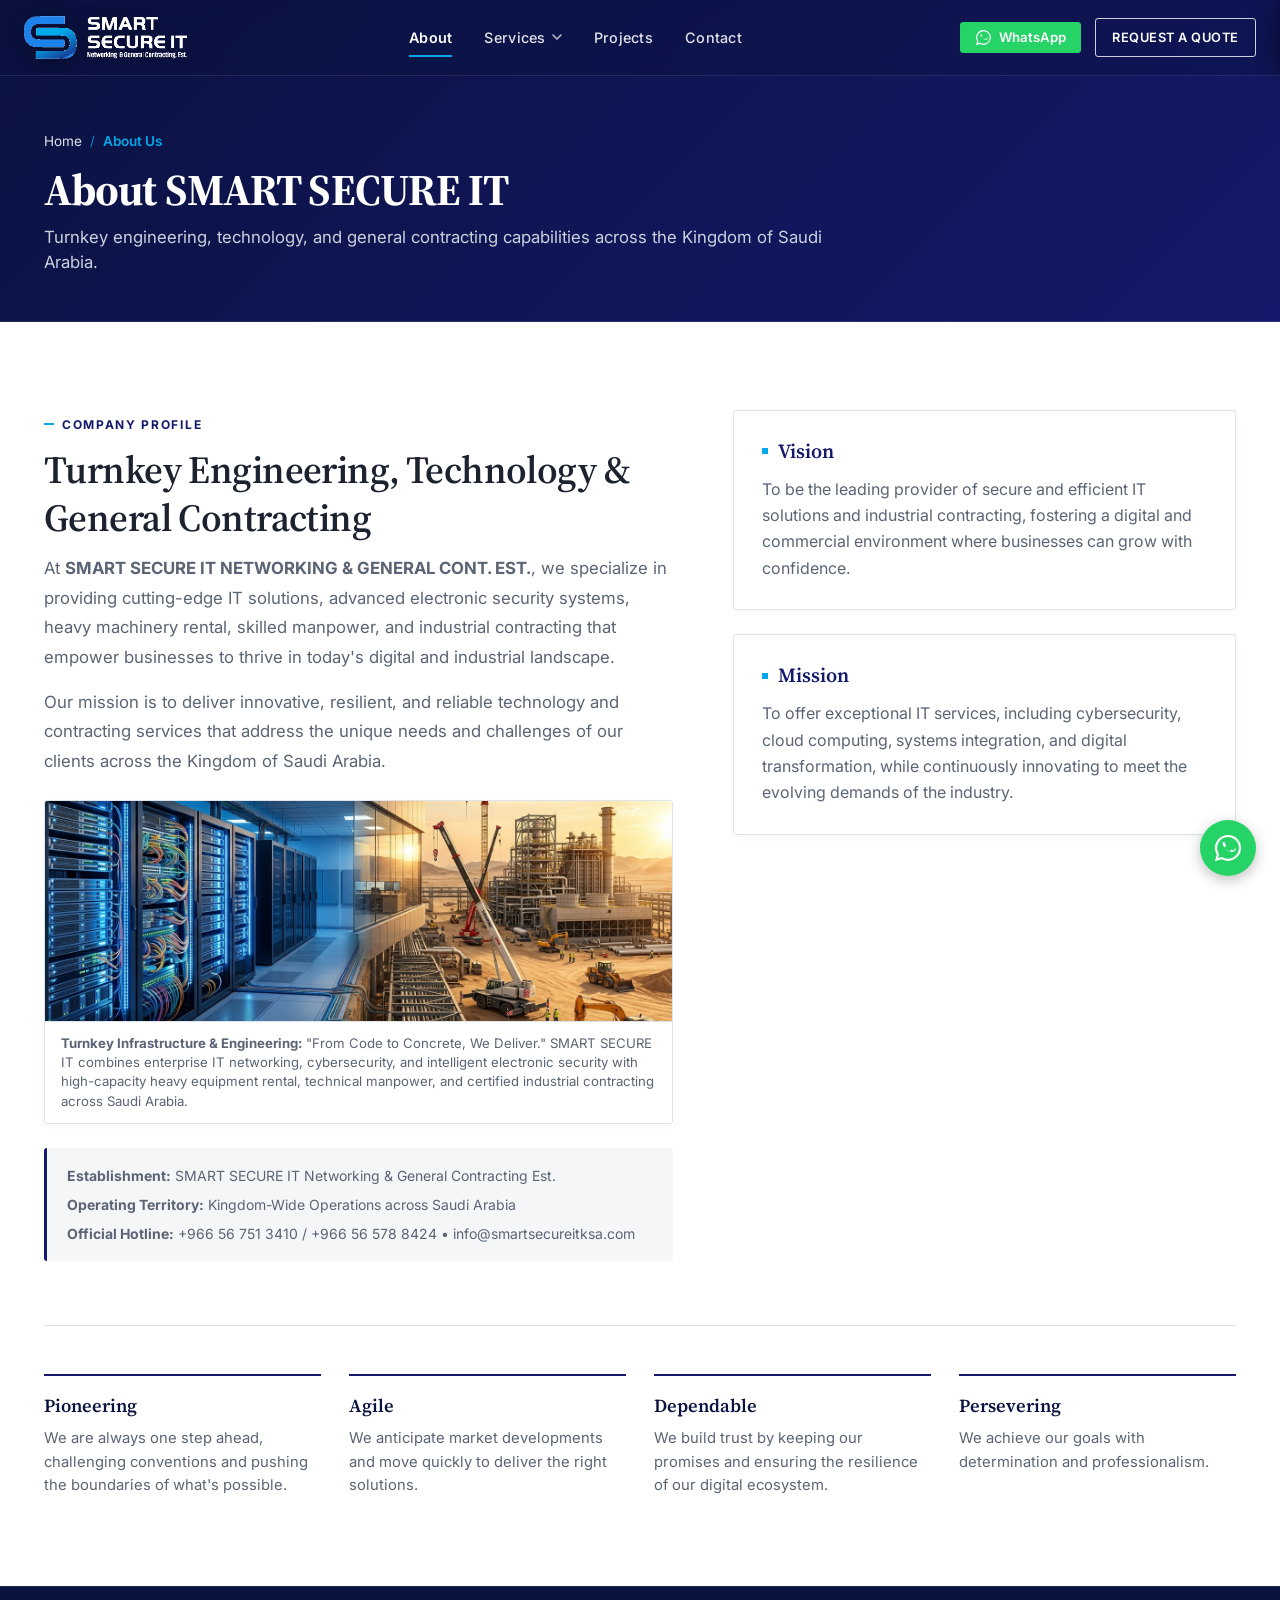
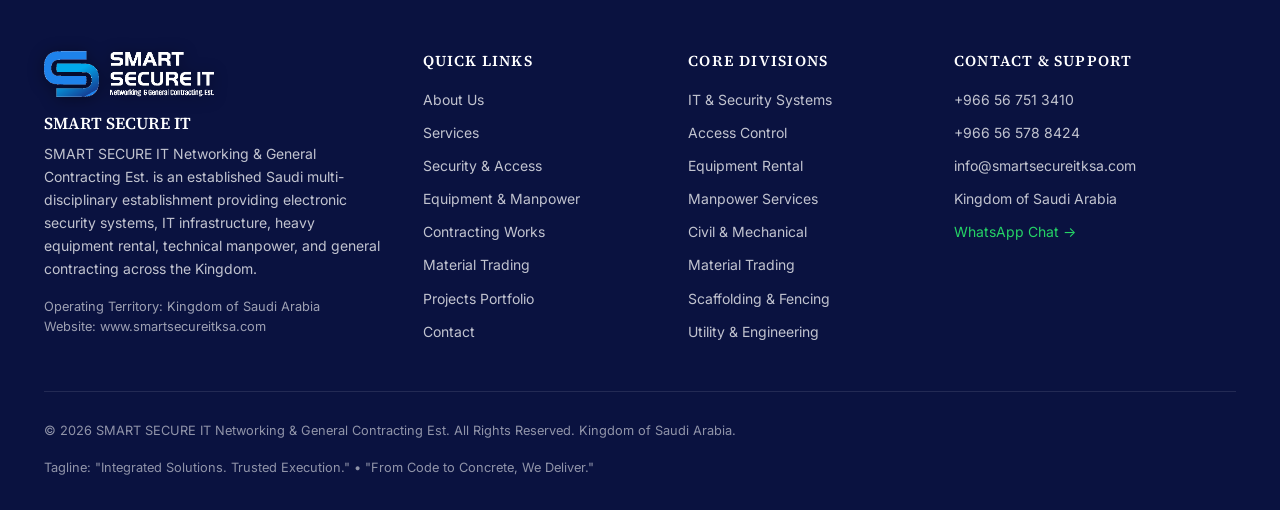
==== about/index.html @ 4051bab4 "feat: multi-page website restructure and dual-number WhatsApp modal picker" ====
<!DOCTYPE html>
<html lang="en" dir="ltr">
<head>
    <meta charset="UTF-8">
    <meta name="viewport" content="width=device-width, initial-scale=1.0">
    <title>About Us | SMART SECURE IT Saudi Arabia</title>
    <meta name="description" content="Learn about SMART SECURE IT Networking & General Contracting Est. Established Saudi turnkey contractor for IT networking, industrial technology, and contracting.">
    <link rel="canonical" href="https://www.smartsecureitksa.com/about/">

    <!-- Open Graph / Social Tags -->
    <meta property="og:type" content="website">
    <meta property="og:url" content="https://www.smartsecureitksa.com/about/">
    <meta property="og:title" content="About Us | SMART SECURE IT Saudi Arabia">
    <meta property="og:description" content="Learn about SMART SECURE IT Networking & General Contracting Est. Established Saudi turnkey contractor for IT networking, industrial technology, and contracting.">
    <meta property="og:image" content="https://www.smartsecureitksa.com/assets/logo.png">

    <!-- Twitter Card -->
    <meta name="twitter:card" content="summary_large_image">
    <meta name="twitter:title" content="About Us | SMART SECURE IT Saudi Arabia">
    <meta name="twitter:description" content="Learn about SMART SECURE IT Networking & General Contracting Est. Established Saudi turnkey contractor for IT networking, industrial technology, and contracting.">
    <meta name="twitter:image" content="https://www.smartsecureitksa.com/assets/logo.png">

    <!-- Browser Favicons -->
    <link rel="icon" type="image/x-icon" href="/favicon.ico">
    <link rel="icon" type="image/png" sizes="32x32" href="/favicon.png">

    <!-- Performance Optimizations -->
    <link rel="preconnect" href="https://fonts.googleapis.com">
    <link rel="preconnect" href="https://fonts.gstatic.com" crossorigin>
    <link href="https://fonts.googleapis.com/css2?family=Inter:wght@400;500;600;700&family=Source+Serif+4:ital,opsz,wght@0,8..60,600;0,8..60,700;1,8..60,600&display=swap" rel="stylesheet">

    <!-- Stylesheet -->
    <link rel="stylesheet" href="/css/styles.css?v=2.0">

</head>
<body id="top">
    <!-- Accessibility Skip Link -->
    <a href="#main-content" class="skip-link">Skip to main content</a>

    <!-- ================= 1. HEADER ================= -->
    <header class="site-header" id="top">
        <div class="container header-inner">
            <a href="/" class="brand-link" aria-label="SMART SECURE IT Home">
                <img src="/assets/logo.png" alt="SMART SECURE IT" class="brand-logo" onerror="this.style.display='none'">
                <span class="brand-fallback">SMART SECURE IT</span>
            </a>

            <!-- Desktop Navigation -->
            <nav class="nav-desktop" aria-label="Primary Navigation">
                <a href="/about/" class="nav-link active">About</a>
                <div class="nav-item-dropdown" id="navServicesDropdown">
                    <a href="/services/" class="nav-link nav-dropdown-trigger " id="servicesMenuBtn" aria-haspopup="true" aria-expanded="false">
                        <span>Services</span>
                        <svg class="dropdown-chevron" viewBox="0 0 10 6" width="10" height="6" aria-hidden="true">
                            <path d="M1 1L5 5L9 1" stroke="currentColor" stroke-width="1.6" stroke-linecap="round" stroke-linejoin="round" fill="none"/>
                        </svg>
                    </a>
                    <div class="nav-dropdown-menu" role="menu" aria-labelledby="servicesMenuBtn">
                        <div class="dropdown-menu-inner">
                            <a href="/services/" class="dropdown-banner-card" role="menuitem">
                                <div class="banner-card-content">
                                    <span class="banner-badge">Turnkey Capabilities</span>
                                    <span class="banner-title">All Services Overview</span>
                                    <span class="banner-desc">Comprehensive engineering, equipment &amp; contracting solutions across KSA</span>
                                </div>
                                <span class="banner-arrow" aria-hidden="true">
                                    <svg viewBox="0 0 16 16" width="16" height="16" fill="currentColor"><path d="M8.22 2.97a.75.75 0 0 1 1.06 0l4.25 4.25a.75.75 0 0 1 0 1.06l-4.25 4.25a.75.75 0 0 1-1.06-1.06l2.97-2.97H2.75a.75.75 0 0 1 0-1.5h8.44L8.22 4.03a.75.75 0 0 1 0-1.06z"/></svg>
                                </span>
                            </a>
                            <div class="dropdown-grid">
                                <a href="/services/security-systems/" class="dropdown-grid-item" role="menuitem">
                                    <div class="item-icon-wrap">
                                        <svg viewBox="0 0 24 24" class="item-svg" fill="none" stroke="currentColor" stroke-width="2"><path d="M12 22s8-4 8-10V5l-8-3-8 3v7c0 6 8 10 8 10z"/></svg>
                                    </div>
                                    <div class="item-text">
                                        <div class="item-title">Security &amp; Access</div>
                                        <div class="item-sub">CCTV, biometrics &amp; barrier systems</div>
                                    </div>
                                </a>
                                <a href="/services/equipment-manpower/" class="dropdown-grid-item" role="menuitem">
                                    <div class="item-icon-wrap">
                                        <svg viewBox="0 0 24 24" class="item-svg" fill="none" stroke="currentColor" stroke-width="2"><rect x="1" y="3" width="15" height="13"/><polygon points="16 8 20 8 23 11 23 16 16 16 8"/><circle cx="5.5" cy="18.5" r="2.5"/><circle cx="18.5" cy="18.5" r="2.5"/></svg>
                                    </div>
                                    <div class="item-text">
                                        <div class="item-title">Equipment &amp; Manpower</div>
                                        <div class="item-sub">Heavy fleet rental &amp; certified crew</div>
                                    </div>
                                </a>
                                <a href="/services/mechanical-civil/" class="dropdown-grid-item" role="menuitem">
                                    <div class="item-icon-wrap">
                                        <svg viewBox="0 0 24 24" class="item-svg" fill="none" stroke="currentColor" stroke-width="2"><path d="M3 21h18M5 21V7l8-4v18M13 11l6 3v7"/></svg>
                                    </div>
                                    <div class="item-text">
                                        <div class="item-title">General Contracting</div>
                                        <div class="item-sub">Civil, structural, piping &amp; MEP</div>
                                    </div>
                                </a>
                                <a href="/services/contracting-works/" class="dropdown-grid-item" role="menuitem">
                                    <div class="item-icon-wrap">
                                        <svg viewBox="0 0 24 24" class="item-svg" fill="none" stroke="currentColor" stroke-width="2"><rect x="3" y="3" width="18" height="18" rx="2"/><path d="M3 9h18M3 15h18M9 3v18M15 3v18"/></svg>
                                    </div>
                                    <div class="item-text">
                                        <div class="item-title">Scaffolding &amp; Fencing</div>
                                        <div class="item-sub">Aramco staging &amp; perimeter security</div>
                                    </div>
                                </a>
                                <a href="/services/materials/" class="dropdown-grid-item" role="menuitem">
                                    <div class="item-icon-wrap">
                                        <svg viewBox="0 0 24 24" class="item-svg" fill="none" stroke="currentColor" stroke-width="2"><path d="M21 16V8a2 2 0 0 0-1-1.73l-7-4a2 2 0 0 0-2 0l-7 4A2 2 0 0 0 3 8v8a2 2 0 0 0 1 1.73l7 4a2 2 0 0 0 2 0l7-4A2 2 0 0 0 21 16z"/><polyline points="3.27 6.96 12 12.01 20.73 6.96"/><line x1="12" y1="22.08" x2="12" y2="12"/></svg>
                                    </div>
                                    <div class="item-text">
                                        <div class="item-title">Material Trading</div>
                                        <div class="item-sub">Industrial supplies &amp; hardware</div>
                                    </div>
                                </a>
                                <a href="/services/utility-engineering/" class="dropdown-grid-item" role="menuitem">
                                    <div class="item-icon-wrap">
                                        <svg viewBox="0 0 24 24" class="item-svg" fill="none" stroke="currentColor" stroke-width="2"><circle cx="12" cy="12" r="3"/><path d="M19.4 15a1.65 1.65 0 0 0 .33 1.82l.06.06a2 2 0 0 1 0 2.83 2 2 0 0 1-2.83 0l-.06-.06a1.65 1.65 0 0 0-1.82-.33 1.65 1.65 0 0 0-1 1.51V21a2 2 0 0 1-2 2 2 2 0 0 1-2-2v-.09A1.65 1.65 0 0 0 9 19.4a1.65 1.65 0 0 0-1.82.33l-.06.06a2 2 0 0 1-2.83 0 2 2 0 0 1 0-2.83l.06-.06a1.65 1.65 0 0 0 .33-1.82 1.65 1.65 0 0 0-1.51-1H3a2 2 0 0 1-2-2 2 2 0 0 1 2-2h.09A1.65 1.65 0 0 0 4.6 9a1.65 1.65 0 0 0-.33-1.82l-.06-.06a2 2 0 0 1 0-2.83 2 2 0 0 1 2.83 0l.06.06a1.65 1.65 0 0 0 1.82.33H9a1.65 1.65 0 0 0 1-1.51V3a2 2 0 0 1 2-2 2 2 0 0 1 2 2v.09a1.65 1.65 0 0 0 1 1.51 1.65 1.65 0 0 0 1.82-.33l.06-.06a2 2 0 0 1 2.83 0 2 2 0 0 1 0 2.83l-.06.06a1.65 1.65 0 0 0-.33 1.82V9a1.65 1.65 0 0 0 1.51 1H21a2 2 0 0 1 2 2 2 2 0 0 1-2 2h-.09a1.65 1.65 0 0 0-1.51 1z"/></svg>
                                    </div>
                                    <div class="item-text">
                                        <div class="item-title">Utility &amp; Engineering</div>
                                        <div class="item-sub">Infrastructure &amp; technical support</div>
                                    </div>
                                </a>
                            </div>
                        </div>
                    </div>
                </div>
                <a href="/projects/" class="nav-link ">Projects</a>
                <a href="/contact/" class="nav-link ">Contact</a>
            </nav>

            <!-- Actions: WhatsApp & Quote Button -->
            <div class="header-actions">
                <a href="https://wa.me/966567513410?text=Hello%20Smart%20Secure%20IT%2C%20I%20would%20like%20to%20enquire%20about%20your%20services" 
                   target="_blank" 
                   rel="noopener" 
                   class="header-wa-btn" 
                   aria-label="Chat on WhatsApp" 
                   title="Chat on WhatsApp">
                    <svg viewBox="0 0 32 32" class="header-wa-icon" aria-hidden="true">
                        <path d="M16 2a13.9 13.9 0 00-12 20.9L2 30l7.3-1.9A13.9 13.9 0 1016 2zm0 25.5a11.6 11.6 0 01-5.9-1.6l-.4-.3-4.4 1.1 1.2-4.2-.3-.4a11.6 11.6 0 119.8 5.4zm6.4-8.6c-.3-.2-2.1-1-2.4-1.1-.3-.2-.6-.2-.8.2s-1 1.1-1.2 1.4-.4.3-.7.2a9.2 9.2 0 01-2.7-1.7 10.1 10.1 0 01-1.9-2.3c-.2-.4 0-.5.2-.7s.4-.4.6-.7.2-.4.3-.6 0-.4 0-.6-.8-2-1.1-2.7c-.3-.7-.6-.6-.8-.6h-.7a1.4 1.4 0 00-1 1 5.3 5.3 0 001.6 3.9 12.3 12.3 0 005.3 4.7c.8.3 1.5.5 2 .7a4.9 4.9 0 002.3.1 3.7 3.7 0 002.5-1.7 3 3 0 00.2-1.7c-.2-.2-.5-.3-.9-.5z"/>
                    </svg>
                    <span class="header-wa-text">WhatsApp</span>
                </a>
                <a href="/contact/" class="btn btn-outline-white btn-sm">Request a Quote</a>
                
                <!-- Mobile Hamburger Toggle -->
                <button type="button" class="hamburger-btn" id="hamburger-btn" aria-label="Toggle Navigation Menu" aria-expanded="false" aria-controls="mobile-drawer">
                    <span></span>
                    <span></span>
                    <span></span>
                </button>
            </div>
        </div>

        <!-- Mobile Drawer -->
        <div class="drawer-backdrop" id="drawer-backdrop"></div>
        <div class="mobile-drawer" id="mobile-drawer" role="dialog" aria-modal="true" aria-label="Mobile Menu">
            <div class="mobile-drawer-header">
                <span class="brand-fallback" style="display:block;">SMART SECURE IT</span>
                <button type="button" class="btn-sm" id="drawer-close-btn" aria-label="Close Menu" style="color:var(--white); font-size:1.5rem; line-height:1;">&times;</button>
            </div>
            <a href="https://wa.me/966567513410?text=Hello%20Smart%20Secure%20IT%2C%20I%20would%20like%20to%20enquire%20about%20your%20services" 
               target="_blank" 
               rel="noopener" 
               class="btn btn-whatsapp" 
               style="width:100%; text-align:center; justify-content:center; gap:8px;"
               title="Chat on WhatsApp"
               aria-label="Chat on WhatsApp">
                Chat on WhatsApp
            </a>
            <div class="mobile-nav-links">
                <a href="/about/" class="nav-link active">About Us</a>
                <a href="/services/" class="nav-link ">Our Services</a>
                <a href="/services/security-systems/" class="nav-link">&bull; Security &amp; Access</a>
                <a href="/services/equipment-manpower/" class="nav-link">&bull; Equipment &amp; Manpower</a>
                <a href="/services/mechanical-civil/" class="nav-link">&bull; Mechanical &amp; Civil</a>
                <a href="/services/contracting-works/" class="nav-link">&bull; Scaffolding &amp; Fencing</a>
                <a href="/services/materials/" class="nav-link">&bull; Material Trading</a>
                <a href="/services/utility-engineering/" class="nav-link">&bull; Utility &amp; Engineering</a>
                <a href="/projects/" class="nav-link ">Projects Portfolio</a>
                <a href="/contact/" class="nav-link ">Contact</a>
            </div>
            <a href="/contact/" class="btn btn-primary" style="width:100%; text-align:center;">Request a Quote</a>
        </div>
    </header>

    <!-- Title Banner -->
    <section class="page-title-banner">
        <div class="container">
            <nav class="breadcrumb-nav" aria-label="Breadcrumb">
                <ol class="breadcrumb-list">
                    <li class="breadcrumb-item"><a href="/">Home</a></li><li class="breadcrumb-item active" aria-current="page">About Us</li>
                </ol>
            </nav>
            <h1 class="page-banner-title">About SMART SECURE IT</h1>
            <p class="page-banner-intro">Turnkey engineering, technology, and general contracting capabilities across the Kingdom of Saudi Arabia.</p>
        </div>
    </section>

    <!-- Main Content Container -->
    <main id="main-content">
<section class="section" id="about">
            <div class="container">
                <div class="about-grid reveal-on-scroll">
                    <!-- Left Column: Intro & Profile Statement -->
                    <div class="about-intro-text">
                        <span class="section-label">Company Profile</span>
                        <h2>Turnkey Engineering, Technology &amp; General Contracting</h2>
                        <p>At <strong>SMART SECURE IT NETWORKING &amp; GENERAL CONT. EST.</strong>, we specialize in providing cutting-edge IT solutions, advanced electronic security systems, heavy machinery rental, skilled manpower, and industrial contracting that empower businesses to thrive in today's digital and industrial landscape.</p>
                        <p>Our mission is to deliver innovative, resilient, and reliable technology and contracting services that address the unique needs and challenges of our clients across the Kingdom of Saudi Arabia.</p>
                        
                        <!-- Leadership & Engineering Team Block (Page 2) -->
                        <div class="about-team-box">
                            <img src="/assets/img/profile/cover_montage.jpg" alt="SMART SECURE IT Turnkey Technology &amp; Industrial Contracting Infrastructure" loading="lazy">
                            <div class="about-team-caption">
                                <strong>Turnkey Infrastructure &amp; Engineering:</strong> "From Code to Concrete, We Deliver." SMART SECURE IT combines enterprise IT networking, cybersecurity, and intelligent electronic security with high-capacity heavy equipment rental, technical manpower, and certified industrial contracting across Saudi Arabia.
                            </div>
                        </div>

                        <div class="about-meta-box">
                            <span><strong>Establishment:</strong> SMART SECURE IT Networking &amp; General Contracting Est.</span>
                            <span><strong>Operating Territory:</strong> Kingdom-Wide Operations across Saudi Arabia</span>
                            <span><strong>Official Hotline:</strong> <a href="tel:+966567513410" style="color:inherit;">+966 56 751 3410</a> / <a href="tel:+966565788424" style="color:inherit;">+966 56 578 8424</a> &bull; info@smartsecureitksa.com</span>
                        </div>
                    </div>

                    <!-- Right Column: Vision & Mission Cards (Exact Profile Copy) -->
                    <div class="vm-cards-col">
                        <div class="vm-card">
                            <h3 class="vm-card-title">Vision</h3>
                            <p>To be the leading provider of secure and efficient IT solutions and industrial contracting, fostering a digital and commercial environment where businesses can grow with confidence.</p>
                        </div>
                        <div class="vm-card">
                            <h3 class="vm-card-title">Mission</h3>
                            <p>To offer exceptional IT services, including cybersecurity, cloud computing, systems integration, and digital transformation, while continuously innovating to meet the evolving demands of the industry.</p>
                        </div>
                    </div>
                </div>

                <!-- Four Core Values Row (Page 2: Pioneering, Agile, Dependable, Persevering) -->
                <div class="values-grid reveal-on-scroll">
                    <div class="value-item">
                        <h4 class="value-title">Pioneering</h4>
                        <p class="value-desc">We are always one step ahead, challenging conventions and pushing the boundaries of what's possible.</p>
                    </div>
                    <div class="value-item">
                        <h4 class="value-title">Agile</h4>
                        <p class="value-desc">We anticipate market developments and move quickly to deliver the right solutions.</p>
                    </div>
                    <div class="value-item">
                        <h4 class="value-title">Dependable</h4>
                        <p class="value-desc">We build trust by keeping our promises and ensuring the resilience of our digital ecosystem.</p>
                    </div>
                    <div class="value-item">
                        <h4 class="value-title">Persevering</h4>
                        <p class="value-desc">We achieve our goals with determination and professionalism.</p>
                    </div>
                </div>
            </div>
        </section>
    </main>

    <!-- ================= 15. FOOTER ================= -->
    <footer class="site-footer">
        <div class="container">
            <div class="footer-top-grid">
                <!-- Col 1: Brand & Description -->
                <div>
                    <img src="/assets/logo.png" alt="SMART SECURE IT" class="footer-logo" onerror="this.style.display='none'">
                    <h4 style="color:var(--white); margin-bottom: 8px;">SMART SECURE IT</h4>
                    <p class="footer-desc">SMART SECURE IT Networking &amp; General Contracting Est. is an established Saudi multi-disciplinary establishment providing electronic security systems, IT infrastructure, heavy equipment rental, technical manpower, and general contracting across the Kingdom.</p>
                    <div class="footer-meta-legal">
                        <div>Operating Territory: Kingdom of Saudi Arabia</div>
                        <div>Website: www.smartsecureitksa.com</div>
                    </div>
                </div>

                <!-- Col 2: Navigation Links -->
                <div>
                    <h5 class="footer-col-title">Quick Links</h5>
                    <div class="footer-nav-list">
                        <a href="/about/" class="footer-nav-link">About Us</a>
                        <a href="/services/" class="footer-nav-link">Services</a>
                        <a href="/services/security-systems/" class="footer-nav-link">Security &amp; Access</a>
                        <a href="/services/equipment-manpower/" class="footer-nav-link">Equipment &amp; Manpower</a>
                        <a href="/services/mechanical-civil/" class="footer-nav-link">Contracting Works</a>
                        <a href="/services/materials/" class="footer-nav-link">Material Trading</a>
                        <a href="/projects/" class="footer-nav-link">Projects Portfolio</a>
                        <a href="/contact/" class="footer-nav-link">Contact</a>
                    </div>
                </div>

                <!-- Col 3: Service Divisions -->
                <div>
                    <h5 class="footer-col-title">Core Divisions</h5>
                    <div class="footer-nav-list">
                        <a href="/services/security-systems/" class="footer-nav-link">IT &amp; Security Systems</a>
                        <a href="/services/security-systems/" class="footer-nav-link">Access Control</a>
                        <a href="/services/equipment-manpower/" class="footer-nav-link">Equipment Rental</a>
                        <a href="/services/equipment-manpower/" class="footer-nav-link">Manpower Services</a>
                        <a href="/services/mechanical-civil/" class="footer-nav-link">Civil &amp; Mechanical</a>
                        <a href="/services/materials/" class="footer-nav-link">Material Trading</a>
                        <a href="/services/contracting-works/" class="footer-nav-link">Scaffolding &amp; Fencing</a>
                        <a href="/services/utility-engineering/" class="footer-nav-link">Utility &amp; Engineering</a>
                    </div>
                </div>

                <!-- Col 4: Contact Summary -->
                <div>
                    <h5 class="footer-col-title">Contact &amp; Support</h5>
                    <div class="footer-nav-list">
                        <a href="tel:+966567513410" class="footer-nav-link" style="direction: ltr; display: inline-block;">+966 56 751 3410</a>
                        <a href="tel:+966565788424" class="footer-nav-link" style="direction: ltr; display: inline-block;">+966 56 578 8424</a>
                        <a href="mailto:info@smartsecureitksa.com" class="footer-nav-link">info@smartsecureitksa.com</a>
                        <span class="footer-nav-link">Kingdom of Saudi Arabia</span>
                        <a href="https://wa.me/966567513410?text=Hello%20Smart%20Secure%20IT%2C%20I%20would%20like%20to%20enquire%20about%20your%20services" target="_blank" rel="noopener" class="footer-nav-link" style="color:var(--wa-green);" title="Chat on WhatsApp">WhatsApp Chat &rarr;</a>
                    </div>
                </div>
            </div>

            <!-- Bottom Copyright Bar -->
            <div class="footer-bottom-bar">
                <span>&copy; 2026 SMART SECURE IT Networking &amp; General Contracting Est. All Rights Reserved. Kingdom of Saudi Arabia.</span>
                <span>Tagline: "Integrated Solutions. Trusted Execution." &bull; "From Code to Concrete, We Deliver."</span>
            </div>
        </div>
    </footer>

    <!-- ================= SERVICE DETAILS MODAL (ACCESSIBLE DIALOG) ================= -->
    <div class="modal-overlay" id="service-modal" role="dialog" aria-modal="true" aria-labelledby="modal-service-title" aria-hidden="true" style="display: none;">
        <div class="modal-box">
            <button type="button" class="modal-close-icon" id="modal-close-icon" aria-label="Close details dialog">&times;</button>
            <h3 class="modal-title" id="modal-service-title">Service Details</h3>
            <p class="modal-body" id="modal-service-body"></p>
            <button type="button" class="btn btn-outline-navy btn-sm" id="modal-close-btn">Close</button>
        </div>
    </div>

    <!-- ================= WHATSAPP FIXED BUTTON (STRICT COMPLIANCE) ================= -->
    <a href="https://wa.me/966567513410?text=Hello%20Smart%20Secure%20IT%2C%20I%20would%20like%20to%20enquire%20about%20your%20services" 
       class="whatsapp-fixed-btn" 
       target="_blank" 
       rel="noopener" 
       aria-label="Chat on WhatsApp"
       title="Chat on WhatsApp">
        <svg viewBox="0 0 32 32" aria-hidden="true">
            <path d="M16 2a13.9 13.9 0 00-12 20.9L2 30l7.3-1.9A13.9 13.9 0 1016 2zm0 25.5a11.6 11.6 0 01-5.9-1.6l-.4-.3-4.4 1.1 1.2-4.2-.3-.4a11.6 11.6 0 119.8 5.4zm6.4-8.6c-.3-.2-2.1-1-2.4-1.1-.3-.2-.6-.2-.8.2s-1 1.1-1.2 1.4-.4.3-.7.2a9.2 9.2 0 01-2.7-1.7 10.1 10.1 0 01-1.9-2.3c-.2-.4 0-.5.2-.7s.4-.4.6-.7.2-.4.3-.6 0-.4 0-.6-.8-2-1.1-2.7c-.3-.7-.6-.6-.8-.6h-.7a1.4 1.4 0 00-1 1 5.3 5.3 0 001.6 3.9 12.3 12.3 0 005.3 4.7c.8.3 1.5.5 2 .7a4.9 4.9 0 002.3.1 3.7 3.7 0 002.5-1.7 3 3 0 00.2-1.7c-.2-.2-.5-.3-.9-.5z"/>
        </svg>
    </a>

    <!-- ================= WHATSAPP NUMBER PICKER MODAL ================= -->
    <div class="wa-picker-overlay" id="wa-picker-modal" role="dialog" aria-modal="true" aria-labelledby="wa-picker-title" style="display: none;">
        <div class="wa-picker-box">
            <button type="button" class="wa-picker-close" id="wa-picker-close-btn" aria-label="Close WhatsApp number selection">&times;</button>
            <div class="wa-picker-header">
                <div class="wa-picker-icon">
                    <svg viewBox="0 0 24 24" width="28" height="28" fill="currentColor">
                        <path d="M12.04 2C6.58 2 2.13 6.45 2.13 11.91C2.13 13.66 2.59 15.36 3.45 16.86L2.05 22L7.3 20.62C8.75 21.41 10.38 21.83 12.04 21.83C17.5 21.83 21.95 17.38 21.95 11.92C21.95 9.27 20.92 6.78 19.05 4.91C17.18 3.03 14.69 2 12.04 2M12.05 3.67C14.25 3.67 16.31 4.53 17.87 6.09C19.42 7.65 20.28 9.72 20.28 11.92C20.28 16.46 16.58 20.15 12.04 20.15C10.56 20.15 9.11 19.76 7.85 19L7.55 18.83L4.43 19.65L5.26 16.61L5.06 16.29C4.24 15 3.8 13.47 3.8 11.91C3.81 7.37 7.5 3.67 12.05 3.67M8.53 7.33C8.37 7.33 8.1 7.39 7.87 7.64C7.65 7.89 7.02 8.48 7.02 9.68C7.02 10.88 7.89 12.04 8.01 12.2C8.13 12.37 9.71 14.81 12.13 15.86C14.15 16.73 14.56 16.55 15.01 16.51C15.46 16.47 16.46 15.92 16.66 15.34C16.87 14.77 16.87 14.28 16.81 14.17C16.75 14.07 16.58 14.01 16.33 13.89C16.08 13.76 14.86 13.16 14.63 13.08C14.41 13 14.24 12.96 14.08 13.21C13.91 13.46 13.44 14.01 13.3 14.17C13.15 14.34 13.01 14.36 12.76 14.24C12.51 14.11 11.71 13.85 10.76 13C10.02 12.34 9.52 11.53 9.38 11.28C9.23 11.03 9.36 10.9 9.49 10.77C9.6 10.66 9.74 10.48 9.87 10.33C9.99 10.19 10.03 10.08 10.11 9.92C10.19 9.75 10.15 9.61 10.09 9.49C10.03 9.36 9.56 8.21 9.36 7.73C9.17 7.26 8.97 7.32 8.82 7.31C8.68 7.31 8.53 7.33 8.53 7.33Z"/>
                    </svg>
                </div>
                <div>
                    <h3 class="wa-picker-title" id="wa-picker-title">Connect on WhatsApp</h3>
                    <p class="wa-picker-subtitle">Select a number to start your chat:</p>
                </div>
            </div>
            <div class="wa-picker-options">
                <button type="button" class="wa-picker-option" data-number="966567513410" id="wa-opt-1">
                    <div class="wa-opt-avatar">1</div>
                    <div class="wa-opt-info">
                        <span class="wa-opt-phone" dir="ltr">+966 56 751 3410</span>
                    </div>
                    <svg class="wa-opt-arrow" viewBox="0 0 24 24" width="20" height="20" fill="none" stroke="currentColor" stroke-width="2">
                        <path d="M5 12h14M12 5l7 7-7 7"/>
                    </svg>
                </button>
                <button type="button" class="wa-picker-option" data-number="966565788424" id="wa-opt-2">
                    <div class="wa-opt-avatar">2</div>
                    <div class="wa-opt-info">
                        <span class="wa-opt-phone" dir="ltr">+966 56 578 8424</span>
                    </div>
                    <svg class="wa-opt-arrow" viewBox="0 0 24 24" width="20" height="20" fill="none" stroke="currentColor" stroke-width="2">
                        <path d="M5 12h14M12 5l7 7-7 7"/>
                    </svg>
                </button>
            </div>
            <div class="wa-picker-footer">
                <span>Official Verified Business Channels &bull; SMART SECURE IT KSA</span>
            </div>
        </div>
    </div>

    <!-- Scripts (Deferred Execution) -->
    <script src="/js/main.js?v=2.0" defer></script>
</body>
</html>
---- css/styles.css ----
/* ==========================================================================
   SMART SECURE IT Networking & General Contracting Est.
   Production Stylesheet - Established Gulf Engineering Corporate Aesthetic
   ========================================================================== */

/* --------------------------------------------------
   1. CSS VARIABLES & SYSTEM THEME
   -------------------------------------------------- */
:root {
  --navy-900: #0A1240;
  --navy-700: #14196B;
  --blue-500: #00A8E8;
  --white: #FFFFFF;
  --grey-50: #F5F6F8;
  --grey-100: #EEF1F5;
  --grey-200: #DFE3EA;
  --grey-300: #CBD2DE;
  --ink: #1D2230;
  --muted: #5B6475;
  --wa-green: #25D366;

  /* Typography Stacks */
  --font-serif: 'Source Serif 4', Georgia, 'Times New Roman', serif;
  --font-sans: 'Inter', -apple-system, BlinkMacSystemFont, 'Segoe UI', Roboto, sans-serif;

  /* Geometry & Elevation */
  --radius: 3px;
  --radius-sm: 2px;
  --border-thin: 1px solid var(--grey-200);
  --border-navy: 1px solid rgba(255, 255, 255, 0.15);
  --header-height: 76px;
  --transition: 0.22s ease-in-out;
  --container-max: 1240px;
}

/* --------------------------------------------------
   2. CSS RESET & GLOBAL BASE
   -------------------------------------------------- */
*, *::before, *::after {
  box-sizing: border-box;
  margin: 0;
  padding: 0;
}

html {
  font-size: 16px;
  scroll-behavior: smooth;
  -webkit-text-size-adjust: 100%;
}

@media (prefers-reduced-motion: reduce) {
  html {
    scroll-behavior: auto;
  }
}

body {
  font-family: var(--font-sans);
  background-color: var(--white);
  color: var(--ink);
  line-height: 1.65;
  -webkit-font-smoothing: antialiased;
  -moz-osx-font-smoothing: grayscale;
  overflow-x: hidden;
}

img, video {
  max-width: 100%;
  height: auto;
  display: block;
}

a {
  color: inherit;
  text-decoration: none;
  transition: color var(--transition);
}

button {
  font: inherit;
  cursor: pointer;
  border: none;
  background: none;
  transition: all var(--transition);
}

ul, ol {
  list-style: none;
}

/* Skip Link for Accessibility */
.skip-link {
  position: absolute;
  top: -60px;
  inset-inline-start: 16px;
  background: var(--navy-900);
  color: var(--white);
  padding: 12px 20px;
  z-index: 9999;
  border: 1px solid var(--blue-500);
  border-radius: var(--radius);
  font-size: 0.875rem;
  font-weight: 600;
  transition: top var(--transition);
}

.skip-link:focus {
  top: 16px;
  outline: 2px solid var(--blue-500);
}

/* Layout Container */
.container {
  width: 100%;
  max-width: var(--container-max);
  margin-inline: auto;
  padding-inline: 24px;
}

/* --------------------------------------------------
   3. TYPOGRAPHY & HEADINGS
   -------------------------------------------------- */
h1, h2, h3, h4, h5 {
  font-family: var(--font-serif);
  font-weight: 600;
  line-height: 1.25;
  color: var(--ink);
}

h1 {
  font-size: clamp(2.25rem, 4.5vw, 3.6rem);
  letter-spacing: -0.02em;
}

h2 {
  font-size: clamp(1.75rem, 3vw, 2.5rem);
  letter-spacing: -0.015em;
  margin-bottom: 12px;
}

h3 {
  font-size: clamp(1.2rem, 2vw, 1.45rem);
}

h4 {
  font-size: 1.05rem;
  font-weight: 600;
}

p {
  color: var(--muted);
  font-size: 1rem;
}

.section-label {
  display: inline-block;
  font-family: var(--font-sans);
  font-size: 0.75rem;
  font-weight: 700;
  text-transform: uppercase;
  letter-spacing: 0.14em;
  color: var(--navy-700);
  margin-bottom: 12px;
  position: relative;
  padding-inline-start: 18px;
}

.section-label::before {
  content: "";
  position: absolute;
  inset-inline-start: 0;
  top: 50%;
  transform: translateY(-50%);
  width: 10px;
  height: 2px;
  background-color: var(--blue-500);
}

.section-header {
  margin-bottom: 48px;
  max-width: 760px;
}

.section-header.text-center {
  margin-inline: auto;
  text-align: center;
}

.section-header.text-center .section-label::before {
  display: none;
}
.section-header.text-center .section-label {
  padding-inline-start: 0;
}

.section-subheading {
  font-size: 1.05rem;
  color: var(--muted);
  line-height: 1.7;
}

/* --------------------------------------------------
   4. BUTTONS & CONTROLS
   -------------------------------------------------- */
.btn {
  display: inline-flex;
  align-items: center;
  justify-content: center;
  gap: 10px;
  padding: 13px 26px;
  font-size: 0.875rem;
  font-weight: 600;
  letter-spacing: 0.04em;
  text-transform: uppercase;
  border-radius: var(--radius);
  transition: all var(--transition);
  min-height: 46px;
  white-space: nowrap;
}

.btn-primary {
  background-color: var(--navy-700);
  color: var(--white);
  border: 1px solid var(--navy-700);
}

.btn-primary:hover {
  background-color: var(--navy-900);
  border-color: var(--navy-900);
  color: var(--white);
}

.btn-primary:focus-visible {
  outline: 2px solid var(--blue-500);
  outline-offset: 2px;
}

.btn-outline-white {
  background-color: transparent;
  color: var(--white);
  border: 1px solid rgba(255, 255, 255, 0.8);
}

.btn-outline-white:hover {
  background-color: var(--white);
  color: var(--navy-900);
}

.btn-outline-white:focus-visible {
  outline: 2px solid var(--blue-500);
  outline-offset: 2px;
}

.btn-outline-navy {
  background-color: transparent;
  color: var(--navy-700);
  border: 1px solid var(--navy-700);
}

.btn-outline-navy:hover {
  background-color: var(--navy-700);
  color: var(--white);
}

.btn-whatsapp {
  background-color: var(--wa-green);
  color: var(--white);
  border: 1px solid var(--wa-green);
}

.btn-whatsapp:hover {
  background-color: #1EBE5D;
  border-color: #1EBE5D;
  color: var(--white);
}

.btn-sm {
  padding: 8px 16px;
  font-size: 0.8rem;
  min-height: 38px;
}

/* --------------------------------------------------
   5. HEADER & NAVIGATION
   -------------------------------------------------- */
.site-header {
  position: fixed;
  top: 0;
  inset-inline: 0;
  z-index: 1000;
  height: var(--header-height);
  background-color: rgba(10, 18, 64, 0.4);
  backdrop-filter: blur(8px);
  -webkit-backdrop-filter: blur(8px);
  border-bottom: 1px solid rgba(255, 255, 255, 0.1);
  transition: background-color var(--transition), border-color var(--transition);
}

.site-header.scrolled {
  background-color: var(--navy-900);
  border-bottom-color: rgba(255, 255, 255, 0.15);
}

.site-header .container {
  max-width: 1360px;
}

.header-inner {
  display: flex;
  align-items: center;
  justify-content: space-between;
  height: 100%;
  gap: 20px;
}

.brand-link {
  display: flex;
  align-items: center;
  gap: 12px;
  flex-shrink: 0;
  margin-inline-end: 28px;
}

.brand-logo {
  height: 44px;
  width: auto;
  object-fit: contain;
  filter: drop-shadow(0 2px 8px rgba(0, 0, 0, 0.45));
}

.brand-fallback {
  color: var(--white);
  font-family: var(--font-serif);
  font-weight: 700;
  font-size: 1.15rem;
  letter-spacing: 0.04em;
  display: none;
}

.brand-logo[style*="display: none"] + .brand-fallback {
  display: block;
}

.nav-desktop {
  display: flex;
  align-items: center;
  gap: 32px;
}

.nav-link {
  color: rgba(255, 255, 255, 0.88);
  font-size: 0.9rem;
  font-weight: 500;
  letter-spacing: 0.02em;
  position: relative;
  padding-block: 8px;
  white-space: nowrap;
  display: inline-flex;
  align-items: center;
  text-decoration: none;
  transition: color var(--transition);
}

.nav-link:hover {
  color: var(--white);
}

.nav-link.active {
  color: var(--white);
  font-weight: 600;
}

.nav-link::after {
  content: "";
  position: absolute;
  bottom: 0;
  inset-inline-start: 0;
  width: 0%;
  height: 2px;
  background-color: var(--blue-500);
  transition: width var(--transition);
}

.nav-link:hover::after,
.nav-link.active::after {
  width: 100%;
}

.mobile-nav-links .nav-link.active {
  color: var(--blue-500);
  background-color: rgba(0, 168, 232, 0.08);
}

/* Services Dropdown */
.nav-item-dropdown {
  position: relative;
  display: inline-flex;
  align-items: center;
}

.nav-dropdown-trigger {
  gap: 6px;
  cursor: pointer;
}

.dropdown-chevron {
  transition: transform 0.22s ease, color 0.22s ease;
  color: rgba(255, 255, 255, 0.7);
  flex-shrink: 0;
}

.nav-item-dropdown:hover .dropdown-chevron,
.nav-item-dropdown.active .dropdown-chevron {
  transform: rotate(180deg);
  color: var(--blue-500);
}

/* Invisible bridge so moving cursor between trigger and menu doesn't lose hover */
.nav-item-dropdown::after {
  content: "";
  position: absolute;
  top: 100%;
  left: -20px;
  right: -20px;
  height: 20px;
  display: block;
}

.nav-dropdown-menu {
  position: absolute;
  top: calc(100% + 10px);
  left: 50%;
  transform: translateX(-50%) translateY(8px);
  width: 620px;
  max-width: 90vw;
  background: rgba(10, 18, 64, 0.97);
  backdrop-filter: blur(20px);
  -webkit-backdrop-filter: blur(20px);
  border: 1px solid rgba(255, 255, 255, 0.14);
  border-radius: 8px;
  box-shadow: 0 20px 48px -6px rgba(0, 0, 0, 0.65), 0 0 0 1px rgba(255, 255, 255, 0.06);
  padding: 16px;
  opacity: 0;
  visibility: hidden;
  pointer-events: none;
  transition: opacity 0.22s cubic-bezier(0.16, 1, 0.3, 1),
              transform 0.22s cubic-bezier(0.16, 1, 0.3, 1),
              visibility 0.22s;
  z-index: 1010;
}

.nav-item-dropdown:hover .nav-dropdown-menu,
.nav-item-dropdown:focus-within .nav-dropdown-menu,
.nav-item-dropdown.active .nav-dropdown-menu {
  opacity: 1;
  visibility: visible;
  pointer-events: auto;
  transform: translateX(-50%) translateY(0);
}

.dropdown-banner-card {
  display: flex;
  align-items: center;
  justify-content: space-between;
  gap: 16px;
  padding: 12px 16px;
  background: linear-gradient(135deg, rgba(20, 25, 107, 0.75) 0%, rgba(0, 168, 232, 0.18) 100%);
  border: 1px solid rgba(0, 168, 232, 0.35);
  border-radius: 6px;
  margin-bottom: 12px;
  text-decoration: none;
  transition: all var(--transition);
}

.dropdown-banner-card:hover {
  background: linear-gradient(135deg, rgba(20, 25, 107, 0.95) 0%, rgba(0, 168, 232, 0.3) 100%);
  border-color: var(--blue-500);
  transform: translateY(-1px);
}

.banner-badge {
  display: inline-block;
  font-size: 0.68rem;
  font-weight: 700;
  letter-spacing: 0.08em;
  text-transform: uppercase;
  color: var(--blue-500);
  margin-bottom: 2px;
}

.banner-title {
  display: block;
  font-size: 0.95rem;
  font-weight: 700;
  color: var(--white);
  line-height: 1.25;
}

.banner-desc {
  display: block;
  font-size: 0.78rem;
  color: rgba(255, 255, 255, 0.72);
  margin-top: 2px;
  line-height: 1.35;
}

.banner-arrow {
  color: var(--blue-500);
  flex-shrink: 0;
  transition: transform var(--transition);
}

.dropdown-banner-card:hover .banner-arrow {
  transform: translateX(4px);
}

.dropdown-grid {
  display: grid;
  grid-template-columns: repeat(2, 1fr);
  gap: 8px;
}

.dropdown-grid-item {
  display: flex;
  align-items: flex-start;
  gap: 12px;
  padding: 10px 12px;
  border-radius: 6px;
  text-decoration: none;
  border: 1px solid transparent;
  transition: all var(--transition);
}

.dropdown-grid-item:hover {
  background: rgba(255, 255, 255, 0.07);
  border-color: rgba(255, 255, 255, 0.12);
  transform: translateY(-1px);
}

.item-icon-wrap {
  width: 34px;
  height: 34px;
  border-radius: 6px;
  background: rgba(0, 168, 232, 0.12);
  border: 1px solid rgba(0, 168, 232, 0.25);
  display: flex;
  align-items: center;
  justify-content: center;
  flex-shrink: 0;
  color: var(--blue-500);
  transition: all var(--transition);
}

.dropdown-grid-item:hover .item-icon-wrap {
  background: var(--blue-500);
  color: var(--navy-900);
}

.item-svg {
  width: 17px;
  height: 17px;
}

.item-text {
  min-width: 0;
}

.item-title {
  font-size: 0.85rem;
  font-weight: 600;
  color: var(--white);
  line-height: 1.2;
}

.item-sub {
  font-size: 0.74rem;
  color: rgba(255, 255, 255, 0.65);
  margin-top: 3px;
  line-height: 1.3;
}

.header-actions {
  display: flex;
  align-items: center;
  gap: 14px;
  flex-shrink: 0;
  margin-inline-start: 24px;
}

.header-wa-btn {
  display: inline-flex;
  align-items: center;
  gap: 7px;
  background-color: var(--wa-green);
  color: var(--white);
  padding: 6px 14px;
  font-size: 0.825rem;
  font-weight: 600;
  border-radius: var(--radius);
  border: 1px solid var(--wa-green);
  transition: all var(--transition);
  text-decoration: none;
  line-height: 1;
}

.header-wa-btn:hover {
  background-color: #1EBE5D;
  border-color: #1EBE5D;
  color: var(--white);
  transform: translateY(-1px);
  box-shadow: 0 4px 14px rgba(37, 211, 102, 0.4);
}

.header-wa-icon {
  width: 17px;
  height: 17px;
  fill: currentColor;
  flex-shrink: 0;
}

.header-wa-text {
  display: inline-block;
  line-height: 1;
}

/* Mobile Hamburger Button */
.hamburger-btn {
  display: none;
  flex-direction: column;
  justify-content: center;
  align-items: center;
  width: 44px;
  height: 44px;
  gap: 6px;
  color: var(--white);
  background: transparent;
  border: none;
  cursor: pointer;
  padding: 0;
}

.hamburger-btn span {
  display: block;
  width: 22px;
  height: 2px;
  background-color: currentColor;
  transition: all var(--transition);
}

/* Mobile Drawer */
.mobile-drawer {
  position: fixed;
  inset-block: 0;
  inset-inline-end: 0;
  width: min(80vw, 340px);
  background-color: var(--navy-900);
  z-index: 1050;
  padding: 32px 24px;
  display: flex;
  flex-direction: column;
  gap: 24px;
  transform: translateX(100%);
  transition: transform 0.25s ease;
  box-shadow: -4px 0 20px rgba(0, 0, 0, 0.4);
}

.mobile-drawer.open {
  transform: translateX(0);
}

.mobile-drawer-header {
  display: flex;
  align-items: center;
  justify-content: space-between;
  padding-bottom: 16px;
  border-bottom: var(--border-navy);
}

.mobile-nav-links {
  display: flex;
  flex-direction: column;
  gap: 18px;
}

.mobile-nav-links .nav-link {
  font-size: 1.05rem;
  padding-block: 4px;
}

.drawer-backdrop {
  position: fixed;
  inset: 0;
  background-color: rgba(0, 0, 0, 0.6);
  z-index: 1040;
  opacity: 0;
  pointer-events: none;
  transition: opacity 0.25s ease;
}

.drawer-backdrop.open {
  opacity: 1;
  pointer-events: auto;
}

/* --------------------------------------------------
   6. BACKGROUND VIDEO SYSTEM (HERO, STATS, CTA)
   -------------------------------------------------- */
.video-section {
  position: relative;
  overflow: hidden;
  background-color: var(--navy-900);
  color: var(--white);
}

.video-container {
  position: absolute;
  inset: 0;
  width: 100%;
  height: 100%;
  z-index: 1;
  overflow: hidden;
  pointer-events: none;
}

.bg-video {
  width: 100%;
  height: 100%;
  object-fit: cover;
  object-position: center;
  display: block;
}

.video-overlay {
  position: absolute;
  inset: 0;
  z-index: 2;
  background: linear-gradient(135deg, rgba(10, 18, 64, 0.72) 0%, rgba(10, 18, 64, 0.68) 60%, rgba(10, 18, 64, 0.78) 100%);
}

.video-section .container {
  position: relative;
  z-index: 3;
}

/* Hide video on small devices or low bandwidth / reduced motion */
@media (max-width: 768px), (prefers-reduced-motion: reduce) {
  .bg-video {
    display: none !important;
  }
  .video-container {
    background-size: cover;
    background-position: center;
    background-repeat: no-repeat;
  }
  .hero-section .video-container {
    background-image: url('../assets/img/hero-poster.jpg');
  }
  .services-section .video-container {
    background-image: url('../assets/img/services-poster.jpg');
  }
  .stats-section .video-container {
    background-image: url('../assets/img/stats-poster.jpg');
  }
  .eq-mp-section .video-container {
    background-image: url('../assets/img/equipment-poster.jpg');
  }
  .cta-section .video-container {
    background-image: url('../assets/img/cta-poster.jpg');
  }
}

.services-section .video-overlay,
.eq-mp-section .video-overlay {
  background: linear-gradient(135deg, rgba(10, 18, 64, 0.88) 0%, rgba(10, 18, 64, 0.84) 60%, rgba(10, 18, 64, 0.92) 100%);
}

/* --------------------------------------------------
   7. SECTION 2: HERO SECTION
   -------------------------------------------------- */
.hero-section {
  min-height: 100vh;
  display: flex;
  align-items: center;
  padding-top: calc(var(--header-height) + 40px);
  padding-bottom: 60px;
}

.hero-content {
  max-width: 820px;
}

.hero-h1 {
  color: var(--white);
  margin-bottom: 20px;
  line-height: 1.18;
}

.hero-subline {
  color: rgba(255, 255, 255, 0.9);
  font-size: clamp(1.1rem, 2vw, 1.35rem);
  line-height: 1.6;
  margin-bottom: 36px;
  max-width: 680px;
}

.hero-actions {
  display: flex;
  align-items: center;
  gap: 16px;
  flex-wrap: wrap;
}

.hero-scroll-indicator {
  position: absolute;
  bottom: 28px;
  inset-inline-start: 50%;
  transform: translateX(-50%);
  z-index: 3;
  display: flex;
  flex-direction: column;
  align-items: center;
  gap: 8px;
  color: rgba(255, 255, 255, 0.7);
  font-size: 0.75rem;
  letter-spacing: 0.1em;
  text-transform: uppercase;
}

.scroll-mouse {
  width: 22px;
  height: 36px;
  border: 2px solid rgba(255, 255, 255, 0.6);
  border-radius: 12px;
  position: relative;
}

.scroll-mouse::after {
  content: "";
  position: absolute;
  top: 6px;
  left: 50%;
  transform: translateX(-50%);
  width: 3px;
  height: 6px;
  background-color: var(--blue-500);
  border-radius: 2px;
}

/* --------------------------------------------------
   8. SECTION 3: ABOUT US & VALUES
   -------------------------------------------------- */
.section {
  padding-block: 88px;
}

.section-bg-grey {
  background-color: var(--grey-50);
}

.about-grid {
  display: grid;
  grid-template-columns: 1.25fr 1fr;
  gap: 60px;
  align-items: start;
  margin-bottom: 64px;
}

.about-intro-text p {
  margin-bottom: 16px;
  font-size: 1.05rem;
  line-height: 1.75;
}

.about-meta-box {
  margin-top: 24px;
  padding: 16px 20px;
  background-color: var(--grey-50);
  border-inline-start: 3px solid var(--navy-700);
  border-radius: var(--radius);
  font-size: 0.875rem;
  color: var(--muted);
  display: flex;
  flex-direction: column;
  gap: 6px;
}

.vm-cards-col {
  display: flex;
  flex-direction: column;
  gap: 24px;
}

.vm-card {
  padding: 28px;
  background-color: var(--white);
  border: var(--border-thin);
  border-radius: var(--radius);
  box-shadow: 0 2px 8px rgba(0, 0, 0, 0.03);
}

.vm-card-title {
  color: var(--navy-700);
  margin-bottom: 12px;
  font-size: 1.25rem;
  display: flex;
  align-items: center;
  gap: 10px;
}

.vm-card-title::before {
  content: "";
  display: inline-block;
  width: 6px;
  height: 6px;
  background-color: var(--blue-500);
}

.values-grid {
  display: grid;
  grid-template-columns: repeat(4, 1fr);
  gap: 28px;
  border-top: var(--border-thin);
  padding-top: 48px;
}

.value-item {
  border-top: 2px solid var(--navy-700);
  padding-top: 18px;
}

.value-title {
  color: var(--navy-900);
  font-size: 1.15rem;
  margin-bottom: 10px;
}

.value-desc {
  font-size: 0.925rem;
  color: var(--muted);
  line-height: 1.6;
}

/* --------------------------------------------------
   9. SECTION 4: STATS BAND (ANIMATED NUMBERS)
   -------------------------------------------------- */
.stats-section {
  padding-block: 72px;
}

.stats-grid {
  display: grid;
  grid-template-columns: repeat(4, 1fr);
  gap: 32px;
  text-align: center;
}

.stat-item {
  display: flex;
  flex-direction: column;
  align-items: center;
  border-inline-end: 1px solid rgba(255, 255, 255, 0.12);
  padding-inline: 16px;
}

.stat-item:last-child {
  border-inline-end: none;
}

.stat-number-wrap {
  font-family: var(--font-serif);
  font-size: clamp(2.5rem, 4vw, 3.75rem);
  font-weight: 700;
  line-height: 1;
  color: var(--white);
  font-feature-settings: "tnum";
  font-variant-numeric: tabular-nums;
  margin-bottom: 10px;
}

.stat-number {
  display: inline-block;
}

.stat-suffix {
  color: var(--blue-500);
  font-weight: 600;
}

.stat-label {
  color: rgba(255, 255, 255, 0.85);
  font-size: 0.9rem;
  font-weight: 500;
  max-width: 220px;
  line-height: 1.4;
}

/* --------------------------------------------------
   10. SECTION 5: SERVICES (8 DIVISIONS GRID)
   -------------------------------------------------- */
.services-grid {
  display: grid;
  grid-template-columns: repeat(4, 1fr);
  gap: 24px;
}

.service-card {
  background-color: var(--white);
  border: var(--border-thin);
  border-radius: var(--radius);
  padding: 32px 24px;
  display: flex;
  flex-direction: column;
  justify-content: space-between;
  transition: transform 0.3s cubic-bezier(0.16, 1, 0.3, 1), border-color 0.3s ease, box-shadow 0.3s ease;
  position: relative;
  overflow: hidden;
}

.services-section .service-card {
  background-color: rgba(255, 255, 255, 0.96);
  backdrop-filter: blur(8px);
  -webkit-backdrop-filter: blur(8px);
  border: 1px solid rgba(255, 255, 255, 0.5);
  box-shadow: 0 12px 32px rgba(10, 18, 64, 0.2);
}

.service-card::before {
  content: "";
  position: absolute;
  top: 0;
  inset-inline-start: 0;
  width: 0;
  height: 3px;
  background: linear-gradient(90deg, var(--blue-500), var(--navy-700));
  transition: width 0.35s cubic-bezier(0.16, 1, 0.3, 1);
}

.service-card:hover {
  transform: translateY(-6px);
  border-color: var(--blue-500);
  box-shadow: 0 16px 36px rgba(10, 18, 64, 0.24);
}

.service-card:hover::before {
  width: 100%;
}

.service-index {
  font-family: var(--font-sans);
  font-size: 0.85rem;
  font-weight: 700;
  color: var(--blue-500);
  margin-bottom: 16px;
  display: block;
}

.service-card-title {
  color: var(--navy-900);
  margin-bottom: 12px;
  font-size: 1.2rem;
  line-height: 1.35;
}

.service-card-desc {
  font-size: 0.9rem;
  line-height: 1.6;
  margin-bottom: 24px;
  color: var(--muted);
  flex-grow: 1;
}

.service-details-link {
  display: inline-flex;
  align-items: center;
  gap: 6px;
  font-size: 0.825rem;
  font-weight: 700;
  text-transform: uppercase;
  letter-spacing: 0.05em;
  color: var(--navy-700);
  transition: color 0.2s ease, gap 0.2s ease;
}

.service-card:hover .service-details-link {
  color: var(--blue-500);
  gap: 10px;
}

/* Accessible Modal */
.modal-overlay {
  position: fixed;
  inset: 0;
  background-color: rgba(10, 18, 64, 0.75);
  backdrop-filter: blur(6px);
  -webkit-backdrop-filter: blur(6px);
  z-index: 9999;
  display: none;
  align-items: center;
  justify-content: center;
  padding: 24px;
}

.modal-overlay.open {
  display: flex !important;
}

.modal-box {
  background-color: var(--white);
  max-width: 640px;
  width: 100%;
  border-radius: var(--radius);
  border: 1px solid var(--grey-300);
  box-shadow: 0 16px 48px rgba(0, 0, 0, 0.25);
  padding: 36px 32px;
  position: relative;
  max-height: 85vh;
  overflow-y: auto;
}

.modal-close-icon {
  position: absolute;
  top: 20px;
  inset-inline-end: 20px;
  width: 36px;
  height: 36px;
  display: flex;
  align-items: center;
  justify-content: center;
  border-radius: var(--radius);
  color: var(--muted);
}

.modal-close-icon:hover {
  background-color: var(--grey-100);
  color: var(--ink);
}

.modal-title {
  color: var(--navy-900);
  font-size: 1.6rem;
  margin-bottom: 16px;
  padding-inline-end: 32px;
}

.modal-body {
  font-size: 1rem;
  line-height: 1.75;
  color: var(--ink);
  margin-bottom: 24px;
}

/* --------------------------------------------------
   11. SECTION 6: SECURITY SYSTEMS FEATURE (TABS)
   -------------------------------------------------- */
.security-feature-grid {
  display: grid;
  grid-template-columns: 1fr 1.15fr;
  gap: 56px;
  align-items: center;
}

.sec-photo-wrapper {
  position: relative;
  border-radius: var(--radius);
  overflow: hidden;
  border: var(--border-thin);
}

.sec-photo {
  width: 100%;
  height: 100%;
  object-fit: cover;
  display: block;
}

.sec-tabs-nav {
  display: flex;
  gap: 4px;
  border-bottom: 2px solid var(--grey-200);
  margin-bottom: 24px;
}

.sec-tab-btn {
  padding: 12px 20px;
  font-size: 0.875rem;
  font-weight: 600;
  color: var(--muted);
  border-bottom: 2px solid transparent;
  margin-bottom: -2px;
  transition: all var(--transition);
}

.sec-tab-btn:hover {
  color: var(--navy-700);
}

.sec-tab-btn.active {
  color: var(--navy-700);
  border-bottom-color: var(--navy-700);
}

.sec-tab-content-panel {
  display: none;
  font-size: 0.975rem;
  line-height: 1.7;
  color: var(--ink);
  margin-bottom: 32px;
  padding: 16px 20px;
  background-color: var(--grey-50);
  border-inline-start: 3px solid var(--blue-500);
}

.sec-tab-content-panel.active {
  display: block;
}

.sec-checklist {
  display: flex;
  flex-direction: column;
  gap: 16px;
}

.sec-check-item {
  display: flex;
  align-items: flex-start;
  gap: 14px;
}

.check-bullet {
  width: 8px;
  height: 8px;
  background-color: var(--blue-500);
  border-radius: 1px;
  margin-top: 8px;
  flex-shrink: 0;
}

.check-content strong {
  display: block;
  color: var(--navy-900);
  font-size: 0.95rem;
  margin-bottom: 2px;
}

.check-content p {
  font-size: 0.875rem;
  line-height: 1.5;
  color: var(--muted);
}

/* --------------------------------------------------
   12. SECTION 7: EQUIPMENT & MANPOWER
   -------------------------------------------------- */
.eq-mp-grid {
  display: grid;
  grid-template-columns: 1fr 1fr;
  gap: 40px;
  align-items: start;
}

.eq-mp-section .eq-list-box,
.eq-mp-section .mp-accordion-box {
  background-color: rgba(255, 255, 255, 0.98);
  backdrop-filter: blur(12px);
  -webkit-backdrop-filter: blur(12px);
  border: 1px solid rgba(255, 255, 255, 0.6);
  border-radius: var(--radius);
  padding: 32px 28px;
  box-shadow: 0 20px 48px rgba(10, 18, 64, 0.28);
}

.box-header-flex {
  display: flex;
  align-items: center;
  justify-content: space-between;
  gap: 12px;
  margin-bottom: 22px;
  padding-bottom: 14px;
  border-bottom: 1px solid var(--grey-200);
}

.box-header-flex .sub-sec-title {
  color: var(--navy-900);
  font-size: 1.25rem;
  font-weight: 700;
  margin-bottom: 0;
  padding-bottom: 0;
  border-bottom: none;
}

.fleet-count-badge {
  font-size: 0.75rem;
  font-weight: 700;
  letter-spacing: 0.04em;
  text-transform: uppercase;
  color: var(--navy-700);
  background: rgba(0, 168, 232, 0.12);
  border: 1px solid rgba(0, 168, 232, 0.35);
  padding: 4px 10px;
  border-radius: var(--radius);
  white-space: nowrap;
}

/* 12 Equipment Category Tiles */
.eq-two-col-list {
  display: grid;
  grid-template-columns: 1fr 1fr;
  gap: 10px;
}

.eq-tile {
  display: flex;
  align-items: center;
  gap: 10px;
  padding: 11px 12px;
  background-color: var(--grey-50);
  border: 1px solid var(--grey-200);
  border-radius: var(--radius);
  transition: all 0.25s cubic-bezier(0.16, 1, 0.3, 1);
  cursor: default;
}

.eq-tile:hover {
  background-color: var(--white);
  border-color: var(--blue-500);
  transform: translateY(-2px);
  box-shadow: 0 6px 16px rgba(0, 168, 232, 0.14);
}

.eq-tile-num {
  font-size: 0.72rem;
  font-weight: 700;
  color: var(--blue-500);
  background: rgba(0, 168, 232, 0.08);
  border: 1px solid rgba(0, 168, 232, 0.2);
  padding: 2px 6px;
  border-radius: 2px;
  font-variant-numeric: tabular-nums;
  flex-shrink: 0;
}

.eq-tile-text {
  font-size: 0.84rem;
  font-weight: 500;
  color: var(--navy-900);
  line-height: 1.35;
  flex-grow: 1;
}

/* Manpower 5 Disciplines Accordion */
.accordion {
  display: flex;
  flex-direction: column;
  gap: 10px;
}

.accordion-item {
  border: 1px solid var(--grey-200);
  border-radius: var(--radius);
  background-color: var(--white);
  overflow: hidden;
  transition: border-color 0.25s ease, box-shadow 0.25s ease, border-inline-start 0.25s ease;
}

.accordion-item.open {
  border-color: rgba(0, 168, 232, 0.45);
  border-inline-start: 4px solid var(--blue-500);
  box-shadow: 0 8px 20px rgba(10, 18, 64, 0.08);
}

.accordion-header-btn {
  width: 100%;
  padding: 13px 16px;
  display: flex;
  align-items: center;
  justify-content: space-between;
  text-align: start;
  background-color: var(--white);
  cursor: pointer;
  transition: background-color 0.2s ease;
  gap: 10px;
}

.accordion-header-btn:hover {
  background-color: var(--grey-50);
}

.accordion-header-left {
  display: flex;
  align-items: center;
  gap: 10px;
  flex: 1;
  min-width: 0;
}

.accordion-cat-idx {
  font-size: 0.72rem;
  font-weight: 700;
  color: var(--blue-500);
  background: rgba(0, 168, 232, 0.08);
  border: 1px solid rgba(0, 168, 232, 0.2);
  padding: 2px 6px;
  border-radius: 2px;
  font-variant-numeric: tabular-nums;
  flex-shrink: 0;
}

.accordion-title-text {
  font-size: 0.9rem;
  font-weight: 600;
  color: var(--navy-900);
  line-height: 1.35;
}

.accordion-header-right {
  display: flex;
  align-items: center;
  gap: 8px;
  flex-shrink: 0;
}

.accordion-role-count {
  font-size: 0.72rem;
  font-weight: 600;
  color: var(--muted);
  background-color: var(--grey-50);
  padding: 3px 8px;
  border-radius: var(--radius);
  border: 1px solid var(--grey-200);
  white-space: nowrap;
}

.accordion-icon-box {
  width: 24px;
  height: 24px;
  border-radius: 50%;
  background-color: var(--grey-50);
  border: 1px solid var(--grey-200);
  display: flex;
  align-items: center;
  justify-content: center;
  transition: transform 0.3s cubic-bezier(0.16, 1, 0.3, 1), background-color 0.3s ease, border-color 0.3s ease, color 0.3s ease;
}

.accordion-icon {
  font-size: 1.1rem;
  line-height: 1;
  font-weight: 400;
  color: var(--navy-900);
  display: block;
  transition: transform 0.3s cubic-bezier(0.16, 1, 0.3, 1);
}

.accordion-item.open .accordion-icon-box {
  background-color: var(--navy-900);
  border-color: var(--navy-900);
}

.accordion-item.open .accordion-icon {
  color: var(--blue-500);
  transform: rotate(45deg);
}

/* Smooth Hardware-Accelerated CSS Grid Transition */
.accordion-content-wrapper {
  display: grid;
  grid-template-rows: 0fr;
  transition: grid-template-rows 0.35s cubic-bezier(0.16, 1, 0.3, 1);
}

.accordion-item.open .accordion-content-wrapper {
  grid-template-rows: 1fr;
}

.accordion-content {
  overflow: hidden;
  background-color: var(--grey-50);
  border-top: 1px solid var(--grey-200);
}

.accordion-item:not(.open) .accordion-content {
  border-top: none;
}

.mp-roles-tags {
  display: flex;
  flex-wrap: wrap;
  gap: 8px;
  padding: 14px 16px;
}

.mp-role-tag {
  background-color: var(--white);
  border: 1px solid var(--grey-200);
  padding: 5px 11px;
  border-radius: var(--radius);
  font-size: 0.78rem;
  color: var(--ink);
  line-height: 1.4;
  transition: all 0.2s cubic-bezier(0.16, 1, 0.3, 1);
  cursor: default;
}

.mp-role-tag:hover {
  border-color: var(--blue-500);
  color: var(--navy-900);
  background-color: #ffffff;
  transform: translateY(-2px);
  box-shadow: 0 4px 10px rgba(0, 168, 232, 0.15);
}

@keyframes tagSlideIn {
  from {
    opacity: 0;
    transform: translateY(6px);
  }
  to {
    opacity: 1;
    transform: translateY(0);
  }
}

.accordion-item.open .mp-role-tag {
  animation: tagSlideIn 0.3s cubic-bezier(0.16, 1, 0.3, 1) both;
}

.accordion-item.open .mp-role-tag:nth-child(odd) { animation-delay: 0.04s; }
.accordion-item.open .mp-role-tag:nth-child(even) { animation-delay: 0.08s; }

/* --------------------------------------------------
   13. SECTION 8: MECHANICAL & CIVIL WORKS
   -------------------------------------------------- */
.mech-works-card {
  background-color: var(--white);
  border: var(--border-thin);
  border-radius: var(--radius);
  padding: 40px;
}

.mech-checklist-grid {
  display: grid;
  grid-template-columns: 1fr 1fr;
  gap: 18px 36px;
}

.mech-check-item {
  display: flex;
  align-items: flex-start;
  gap: 12px;
  font-size: 0.925rem;
  color: var(--ink);
  line-height: 1.5;
}

.mech-check-mark {
  color: var(--blue-500);
  font-weight: 700;
  font-size: 1.1rem;
  line-height: 1;
}

/* --------------------------------------------------
   14. SECTION 9: MATERIAL TRADING & CIVIL PRODUCTS
   -------------------------------------------------- */
.mat-trading-grid {
  display: grid;
  grid-template-columns: 1.25fr 1fr;
  gap: 56px;
  align-items: center;
}

.mat-categories-stack {
  display: flex;
  flex-direction: column;
  gap: 28px;
}

.mat-cat-block {
  padding-bottom: 20px;
  border-bottom: var(--border-thin);
}

.mat-cat-block:last-child {
  border-bottom: none;
}

.mat-cat-title {
  color: var(--navy-900);
  font-size: 1.1rem;
  margin-bottom: 12px;
  display: flex;
  align-items: center;
  gap: 8px;
}

.mat-cat-title::before {
  content: "";
  display: inline-block;
  width: 5px;
  height: 5px;
  background-color: var(--blue-500);
}

.mat-items-list {
  display: flex;
  flex-wrap: wrap;
  gap: 8px;
}

.mat-tag {
  background-color: var(--grey-50);
  border: var(--border-thin);
  padding: 5px 12px;
  border-radius: var(--radius);
  font-size: 0.825rem;
  color: var(--ink);
}

.mat-single-showcase {
  position: relative;
  overflow: hidden;
  border-radius: 8px;
  border: var(--border-thin);
  box-shadow: 0 10px 30px rgba(10, 18, 64, 0.12);
  background-color: var(--white);
  height: 100%;
  display: flex;
}

.mat-single-showcase img {
  width: 100%;
  height: 100%;
  min-height: 480px;
  max-height: 560px;
  object-fit: cover;
  display: block;
  transition: transform 0.4s ease;
}

.mat-single-showcase:hover img {
  transform: scale(1.02);
}

.mat-showcase-badge {
  position: absolute;
  bottom: 0;
  inset-inline: 0;
  background: linear-gradient(to top, rgba(10, 18, 64, 0.94) 0%, rgba(10, 18, 64, 0.6) 65%, transparent 100%);
  color: var(--white);
  padding: 36px 20px 16px;
}

.showcase-badge-title {
  display: block;
  font-size: 0.95rem;
  font-weight: 700;
  letter-spacing: 0.02em;
  color: var(--blue-500);
}

.showcase-badge-sub {
  display: block;
  font-size: 0.825rem;
  color: rgba(255, 255, 255, 0.88);
  margin-top: 4px;
}

/* --------------------------------------------------
   15. SECTION 10: PROJECTS GALLERY (AUTHENTIC PORTFOLIO)
   -------------------------------------------------- */
.projects-grid {
  display: grid;
  grid-template-columns: repeat(3, 1fr);
  gap: 24px;
  margin-bottom: 48px;
}

.project-card {
  background-color: var(--white);
  border: var(--border-thin);
  border-radius: var(--radius);
  overflow: hidden;
  display: flex;
  flex-direction: column;
  transition: transform var(--transition), box-shadow var(--transition), border-color var(--transition);
  box-shadow: 0 2px 8px rgba(0, 0, 0, 0.04);
}

.project-card:hover {
  transform: translateY(-4px);
  border-color: var(--blue-500);
  box-shadow: 0 12px 24px rgba(10, 18, 64, 0.09);
}

.project-img-wrap {
  position: relative;
  width: 100%;
  height: 210px;
  overflow: hidden;
  background-color: var(--grey-100);
}

.project-img-wrap img {
  width: 100%;
  height: 100%;
  object-fit: cover;
  transition: transform 0.4s ease;
}

.project-card:hover .project-img-wrap img {
  transform: scale(1.05);
}

.project-badge-tag {
  position: absolute;
  top: 12px;
  inset-inline-start: 12px;
  background-color: rgba(10, 18, 64, 0.88);
  color: var(--white);
  font-size: 0.72rem;
  font-weight: 600;
  padding: 4px 10px;
  border-radius: var(--radius-sm);
  letter-spacing: 0.03em;
  backdrop-filter: blur(4px);
  border: 1px solid rgba(255, 255, 255, 0.2);
}

.project-card-body {
  padding: 20px;
  display: flex;
  flex-direction: column;
  flex-grow: 1;
}

.project-card-title {
  font-size: 1.05rem;
  font-weight: 600;
  color: var(--navy-900);
  margin-bottom: 8px;
  line-height: 1.35;
}

.project-card-desc {
  font-size: 0.85rem;
  color: var(--muted);
  line-height: 1.55;
  margin-bottom: 0;
}

/* Secondary / Legacy Placeholder compatibility */
.project-placeholder-card {
  border: 1px dashed var(--grey-300);
  background-color: var(--grey-50);
  border-radius: var(--radius);
  height: 240px;
  display: flex;
  flex-direction: column;
  align-items: center;
  justify-content: center;
  padding: 24px;
  text-align: center;
  transition: border-color var(--transition);
}

.project-placeholder-card:hover {
  border-color: var(--navy-700);
}

.project-card-icon {
  width: 40px;
  height: 40px;
  color: var(--muted);
  margin-bottom: 12px;
}

.placeholder-badge {
  font-family: var(--font-sans);
  font-size: 0.85rem;
  font-weight: 600;
  color: var(--muted);
  margin-bottom: 6px;
}

.placeholder-sub {
  font-size: 0.775rem;
  color: var(--muted);
}

.clients-strip {
  border-top: var(--border-thin);
  padding-top: 36px;
  text-align: center;
}

.clients-placeholder-box {
  padding: 28px;
  background-color: var(--grey-50);
  border: 1px dashed var(--grey-300);
  border-radius: var(--radius);
  font-size: 0.875rem;
  color: var(--muted);
}

/* Photo Gallery Strip / Image Row Grids */
.photo-strip-grid {
  display: grid;
  grid-template-columns: repeat(3, 1fr);
  gap: 20px;
  margin-top: 28px;
}

.photo-strip-card {
  border: var(--border-thin);
  border-radius: var(--radius);
  overflow: hidden;
  background-color: var(--white);
  box-shadow: 0 2px 6px rgba(0, 0, 0, 0.03);
}

.photo-strip-card img {
  width: 100%;
  height: 180px;
  object-fit: cover;
  transition: transform var(--transition);
}

.photo-strip-card:hover img {
  transform: scale(1.03);
}

.photo-strip-caption {
  padding: 12px 14px;
  font-size: 0.825rem;
  font-weight: 600;
  color: var(--navy-900);
  border-top: var(--border-thin);
  background-color: var(--white);
  display: flex;
  align-items: center;
  justify-content: space-between;
}

/* Security Pillars 3-Column Grid */
.sec-pillars-grid {
  display: grid;
  grid-template-columns: repeat(3, 1fr);
  gap: 24px;
  margin-top: 40px;
}

.sec-pillar-card {
  background-color: var(--grey-50);
  border: var(--border-thin);
  border-radius: var(--radius);
  overflow: hidden;
  display: flex;
  flex-direction: column;
}

.sec-pillar-img {
  width: 100%;
  height: 190px;
  object-fit: cover;
  display: block;
}

.sec-pillar-content {
  padding: 20px;
  display: flex;
  flex-direction: column;
  flex-grow: 1;
}

.sec-pillar-title {
  font-size: 1.05rem;
  font-weight: 600;
  color: var(--navy-900);
  margin-bottom: 8px;
}

.sec-pillar-desc {
  font-size: 0.85rem;
  color: var(--muted);
  line-height: 1.55;
}

/* Access Control Showcase Block */
.access-control-block {
  margin-top: 48px;
  padding: 36px;
  background-color: var(--white);
  border: var(--border-thin);
  border-radius: var(--radius);
  border-inline-start: 4px solid var(--blue-500);
  box-shadow: 0 2px 10px rgba(0, 0, 0, 0.03);
}

.access-control-grid {
  display: grid;
  grid-template-columns: 1fr 1fr;
  gap: 36px;
  align-items: center;
}

.access-badges-wrap {
  display: flex;
  flex-wrap: wrap;
  gap: 8px;
  margin-top: 16px;
  margin-bottom: 20px;
}

.access-badge {
  background-color: var(--grey-100);
  color: var(--navy-900);
  font-size: 0.78rem;
  font-weight: 600;
  padding: 5px 12px;
  border-radius: var(--radius-sm);
  border: 1px solid var(--grey-200);
}

.access-images-pair {
  display: grid;
  grid-template-columns: 1fr 1fr;
  gap: 16px;
}

.access-images-pair img {
  width: 100%;
  height: 180px;
  object-fit: cover;
  border-radius: var(--radius);
  border: var(--border-thin);
}

/* About Team Photo Box */
.about-team-box {
  margin-top: 24px;
  border-radius: var(--radius);
  overflow: hidden;
  border: var(--border-thin);
  box-shadow: 0 2px 8px rgba(0, 0, 0, 0.03);
}

.about-team-box img {
  width: 100%;
  height: 220px;
  object-fit: cover;
}

.about-team-caption {
  padding: 12px 16px;
  background-color: var(--white);
  font-size: 0.825rem;
  color: var(--muted);
  border-top: var(--border-thin);
  line-height: 1.45;
}

/* Utility Engineering Grid */
.utility-grid {
  display: grid;
  grid-template-columns: 1.15fr 1fr;
  gap: 48px;
  align-items: center;
}

.utility-photo-pair {
  display: grid;
  grid-template-columns: 1fr 1fr;
  gap: 16px;
}

.utility-photo-card {
  position: relative;
  overflow: hidden;
  border-radius: 6px;
  border: var(--border-thin);
  box-shadow: 0 4px 16px rgba(0, 0, 0, 0.08);
  background-color: var(--white);
}

.utility-photo-card img {
  width: 100%;
  height: 270px;
  object-fit: cover;
  display: block;
  transition: transform var(--transition);
}

.utility-photo-card:hover img {
  transform: scale(1.03);
}

.utility-photo-caption {
  position: absolute;
  bottom: 0;
  inset-inline: 0;
  background: linear-gradient(to top, rgba(10, 18, 64, 0.9) 0%, rgba(10, 18, 64, 0.5) 60%, transparent 100%);
  color: var(--white);
  font-size: 0.8rem;
  font-weight: 600;
  padding: 22px 14px 10px;
  letter-spacing: 0.02em;
}

/* Scaffolding, Metal Fabrication & Fencing Grid */
.scaff-cards-grid {
  display: grid;
  grid-template-columns: repeat(3, 1fr);
  gap: 24px;
}

.scaff-card {
  background-color: var(--white);
  border: var(--border-thin);
  border-radius: var(--radius);
  overflow: hidden;
  box-shadow: 0 2px 8px rgba(0, 0, 0, 0.03);
}

.scaff-card img {
  width: 100%;
  height: 190px;
  object-fit: cover;
}

.scaff-card-content {
  padding: 20px;
}

.scaff-card-title {
  font-size: 1.05rem;
  color: var(--navy-900);
  margin-bottom: 8px;
}

.scaff-card-desc {
  font-size: 0.85rem;
  color: var(--muted);
  line-height: 1.55;
}

/* --------------------------------------------------
   16. SECTION 11: CALL-TO-ACTION BANNER (VIDEO #3)
   -------------------------------------------------- */
.cta-section {
  padding-block: 96px;
  text-align: center;
}

.cta-content {
  max-width: 760px;
  margin-inline: auto;
}

.cta-heading {
  color: var(--white);
  font-size: clamp(2rem, 3.5vw, 2.75rem);
  margin-bottom: 18px;
}

.cta-subheading {
  color: rgba(255, 255, 255, 0.9);
  font-size: 1.1rem;
  line-height: 1.65;
  margin-bottom: 36px;
}

.cta-actions {
  display: flex;
  align-items: center;
  justify-content: center;
  gap: 16px;
  flex-wrap: wrap;
}

/* --------------------------------------------------
   17. SECTION 12: CONTACT US
   -------------------------------------------------- */
.contact-grid {
  display: grid;
  grid-template-columns: 1fr 1.35fr;
  gap: 60px;
  align-items: start;
}

.contact-info-panel {
  display: flex;
  flex-direction: column;
  gap: 28px;
}

.contact-info-block {
  padding: 24px;
  background-color: var(--grey-50);
  border: var(--border-thin);
  border-inline-start: 3px solid var(--navy-700);
  border-radius: var(--radius);
}

.contact-info-label {
  font-size: 0.775rem;
  font-weight: 700;
  text-transform: uppercase;
  letter-spacing: 0.1em;
  color: var(--muted);
  margin-bottom: 6px;
}

.contact-info-value {
  font-size: 1.05rem;
  color: var(--ink);
  font-weight: 500;
  word-break: break-word;
}

.contact-form-card {
  background-color: var(--white);
  border: var(--border-thin);
  border-radius: var(--radius);
  padding: 40px;
  box-shadow: 0 4px 16px rgba(0, 0, 0, 0.03);
}

.form-grid {
  display: grid;
  grid-template-columns: 1fr 1fr;
  gap: 20px;
  margin-bottom: 24px;
}

.form-group.full-width {
  grid-column: span 2;
}

.form-label {
  display: block;
  font-size: 0.85rem;
  font-weight: 600;
  color: var(--navy-900);
  margin-bottom: 6px;
}

.form-control {
  width: 100%;
  padding: 12px 14px;
  font-size: 0.95rem;
  font-family: inherit;
  color: var(--ink);
  background-color: var(--grey-50);
  border: 1px solid var(--grey-300);
  border-radius: var(--radius);
  transition: border-color var(--transition), background-color var(--transition);
}

.form-control:focus {
  outline: none;
  border-color: var(--blue-500);
  background-color: var(--white);
}

textarea.form-control {
  resize: vertical;
  min-height: 120px;
}

.form-actions-row {
  display: flex;
  gap: 14px;
  flex-wrap: wrap;
  margin-bottom: 14px;
}

.form-legal-note {
  font-size: 0.775rem;
  color: var(--muted);
  line-height: 1.5;
}

.form-status-alert {
  padding: 12px 16px;
  border-radius: var(--radius);
  font-size: 0.875rem;
  margin-bottom: 16px;
  display: none;
}

.form-status-alert.error {
  display: block;
  background-color: #FEE2E2;
  color: #B91C1C;
  border: 1px solid #FCA5A5;
}

/* --------------------------------------------------
   18. SECTION 13: FOOTER
   -------------------------------------------------- */
.site-footer {
  background-color: var(--navy-900);
  color: var(--white);
  padding-top: 64px;
  padding-bottom: 32px;
  border-top: 1px solid rgba(255, 255, 255, 0.1);
}

.footer-top-grid {
  display: grid;
  grid-template-columns: 1.5fr 1fr 1fr 1.25fr;
  gap: 40px;
  padding-bottom: 48px;
  border-bottom: 1px solid rgba(255, 255, 255, 0.1);
}

.footer-logo {
  height: 46px;
  width: auto;
  object-fit: contain;
  margin-bottom: 16px;
  filter: drop-shadow(0 2px 8px rgba(0, 0, 0, 0.45));
}

.footer-desc {
  color: rgba(255, 255, 255, 0.75);
  font-size: 0.875rem;
  line-height: 1.65;
  margin-bottom: 16px;
}

.footer-col-title {
  color: var(--white);
  font-size: 0.95rem;
  font-weight: 600;
  text-transform: uppercase;
  letter-spacing: 0.08em;
  margin-bottom: 18px;
}

.footer-nav-list {
  display: flex;
  flex-direction: column;
  gap: 10px;
}

.footer-nav-link {
  color: rgba(255, 255, 255, 0.75);
  font-size: 0.875rem;
  transition: color var(--transition);
}

.footer-nav-link:hover {
  color: var(--blue-500);
}

.footer-meta-legal {
  color: rgba(255, 255, 255, 0.6);
  font-size: 0.8rem;
  line-height: 1.6;
}

.footer-bottom-bar {
  padding-top: 28px;
  display: flex;
  align-items: center;
  justify-content: space-between;
  font-size: 0.8rem;
  color: rgba(255, 255, 255, 0.55);
  flex-wrap: wrap;
  gap: 16px;
}

/* --------------------------------------------------
   19. FIXED WHATSAPP BUTTON (STRICT COMPLIANCE)
   -------------------------------------------------- */
.whatsapp-fixed-btn {
  position: fixed;
  bottom: 24px;
  inset-inline-end: 24px;
  width: 56px;
  height: 56px;
  background-color: var(--wa-green);
  color: var(--white);
  border-radius: 50%;
  display: flex;
  align-items: center;
  justify-content: center;
  z-index: 990;
  box-shadow: 0 4px 14px rgba(0, 0, 0, 0.25);
  transition: transform var(--transition), background-color var(--transition);
}

.whatsapp-fixed-btn:hover {
  background-color: #1EBE5D;
  transform: translateY(-2px);
  color: var(--white);
}

.whatsapp-fixed-btn svg {
  width: 30px;
  height: 30px;
  fill: currentColor;
}

/* --------------------------------------------------
   20. RESPONSIVE BREAKPOINTS (MOBILE-FIRST SYSTEM)
   -------------------------------------------------- */
@media (max-width: 1080px) {
  .services-grid {
    grid-template-columns: repeat(2, 1fr);
  }
  .values-grid {
    grid-template-columns: repeat(2, 1fr);
  }
  .footer-top-grid {
    grid-template-columns: 1fr 1fr;
    gap: 36px;
  }
  .about-grid,
  .security-feature-grid,
  .eq-mp-grid,
  .mat-trading-grid,
  .contact-grid,
  .utility-grid,
  .access-control-grid {
    grid-template-columns: 1fr;
    gap: 40px;
  }
  .sec-pillars-grid,
  .scaff-cards-grid,
  .photo-strip-grid {
    grid-template-columns: repeat(2, 1fr);
  }
}

@media (max-width: 992px) {
  .nav-desktop,
  .header-actions .btn {
    display: none;
  }
  .hamburger-btn {
    display: flex;
  }
}

@media (max-width: 820px) {
  .stats-grid {
    grid-template-columns: repeat(2, 1fr);
    gap: 28px 16px;
  }
  .stat-item:nth-child(2) {
    border-inline-end: none;
  }
  .projects-grid {
    grid-template-columns: repeat(2, 1fr);
  }
  .mech-checklist-grid {
    grid-template-columns: 1fr;
  }
}

@media (max-width: 600px) {
  .section {
    padding-block: 56px;
  }
  .services-grid,
  .values-grid,
  .projects-grid,
  .stats-grid,
  .sec-pillars-grid,
  .scaff-cards-grid,
  .photo-strip-grid,
  .access-images-pair,
  .utility-photo-pair,
  .mat-photos-subgrid {
    grid-template-columns: 1fr;
  }
  .stat-item {
    border-inline-end: none;
    border-bottom: 1px solid rgba(255, 255, 255, 0.12);
    padding-bottom: 16px;
  }
  .stat-item:last-child {
    border-bottom: none;
    padding-bottom: 0;
  }
  .form-grid {
    grid-template-columns: 1fr;
  }
  .form-group.full-width {
    grid-column: span 1;
  }
  .eq-two-col-list {
    grid-template-columns: 1fr;
  }
  .footer-top-grid {
    grid-template-columns: 1fr;
    gap: 32px;
  }
  .hero-actions,
  .form-actions-row {
    flex-direction: column;
    align-items: stretch;
  }
  .hero-actions .btn,
  .form-actions-row .btn {
    width: 100%;
    text-align: center;
  }
}

@media (max-width: 480px) {
  .header-wa-text {
    display: none;
  }
  .header-wa-btn {
    padding: 7px 10px;
  }
}

/* --------------------------------------------------
   21. MOTION & SCROLL REVEALS
   -------------------------------------------------- */
.reveal-on-scroll {
  opacity: 0;
  transform: translateY(18px);
  transition: opacity 0.45s ease-out, transform 0.45s ease-out;
}

.reveal-on-scroll.revealed {
  opacity: 1;
  transform: translateY(0);
}

@media (prefers-reduced-motion: reduce) {
  .reveal-on-scroll {
    opacity: 1 !important;
    transform: none !important;
    transition: none !important;
  }
}

/* --------------------------------------------------
   22. WHATSAPP NUMBER PICKER MODAL
   -------------------------------------------------- */
.wa-picker-overlay {
  position: fixed;
  inset: 0;
  background-color: rgba(10, 18, 64, 0.78);
  backdrop-filter: blur(8px);
  -webkit-backdrop-filter: blur(8px);
  z-index: 100000;
  display: none;
  align-items: center;
  justify-content: center;
  padding: 20px;
  opacity: 0;
  transition: opacity 0.25s ease;
}

.wa-picker-overlay.open {
  display: flex !important;
  opacity: 1;
}

.wa-picker-box {
  background: var(--white);
  border-radius: 14px;
  box-shadow: 0 24px 60px rgba(10, 18, 64, 0.35), 0 0 0 1px rgba(0, 0, 0, 0.08);
  max-width: 480px;
  width: 100%;
  padding: 28px 24px 20px;
  position: relative;
  transform: translateY(16px) scale(0.98);
  transition: transform 0.25s cubic-bezier(0.16, 1, 0.3, 1);
}

.wa-picker-overlay.open .wa-picker-box {
  transform: translateY(0) scale(1);
}

.wa-picker-close {
  position: absolute;
  top: 14px;
  inset-inline-end: 14px;
  width: 36px;
  height: 36px;
  border-radius: 50%;
  background: var(--grey-100);
  border: none;
  color: var(--muted);
  font-size: 24px;
  line-height: 1;
  display: flex;
  align-items: center;
  justify-content: center;
  cursor: pointer;
  transition: all 0.2s ease;
}

.wa-picker-close:hover,
.wa-picker-close:focus {
  background: var(--grey-200);
  color: var(--ink);
  outline: none;
}

.wa-picker-header {
  display: flex;
  align-items: center;
  gap: 16px;
  margin-bottom: 20px;
}

.wa-picker-icon {
  width: 48px;
  height: 48px;
  background: #25D366;
  color: #fff;
  border-radius: 12px;
  display: flex;
  align-items: center;
  justify-content: center;
  flex-shrink: 0;
  box-shadow: 0 4px 12px rgba(37, 211, 102, 0.3);
}

.wa-picker-title {
  font-size: 1.25rem;
  font-weight: 700;
  color: var(--navy-900);
  margin: 0 0 4px 0;
  line-height: 1.2;
}

.wa-picker-subtitle {
  font-size: 0.875rem;
  color: var(--muted);
  margin: 0;
}

.wa-picker-options {
  display: flex;
  flex-direction: column;
  gap: 12px;
  margin-bottom: 18px;
}

.wa-picker-option {
  display: flex;
  align-items: center;
  gap: 14px;
  padding: 14px 16px;
  background: var(--grey-50);
  border: 1.5px solid var(--grey-200);
  border-radius: 10px;
  cursor: pointer;
  text-align: start;
  width: 100%;
  transition: all 0.2s ease;
  font-family: inherit;
  color: inherit;
}

.wa-picker-option:hover,
.wa-picker-option:focus {
  background: #F0FDF4;
  border-color: #25D366;
  transform: translateY(-1px);
  box-shadow: 0 6px 16px rgba(37, 211, 102, 0.15);
  outline: none;
}

.wa-opt-avatar {
  width: 36px;
  height: 36px;
  border-radius: 8px;
  background: var(--navy-900);
  color: #fff;
  display: flex;
  align-items: center;
  justify-content: center;
  font-weight: 700;
  font-size: 0.95rem;
  flex-shrink: 0;
  transition: background-color 0.2s ease;
}

.wa-picker-option:hover .wa-opt-avatar,
.wa-picker-option:focus .wa-opt-avatar {
  background: #25D366;
}

.wa-opt-info {
  flex-grow: 1;
  display: flex;
  flex-direction: column;
  gap: 2px;
}

.wa-opt-header {
  display: flex;
  align-items: center;
  gap: 8px;
  flex-wrap: wrap;
}

.wa-opt-name {
  font-size: 0.92rem;
  font-weight: 600;
  color: var(--navy-900);
}

.wa-opt-badge {
  font-size: 0.72rem;
  text-transform: uppercase;
  font-weight: 700;
  letter-spacing: 0.5px;
  padding: 2px 6px;
  background: var(--grey-200);
  color: var(--muted);
  border-radius: 4px;
}

.wa-picker-option:hover .wa-opt-badge,
.wa-picker-option:focus .wa-opt-badge {
  background: rgba(37, 211, 102, 0.2);
  color: #128C7E;
}

.wa-opt-phone {
  font-size: 1.12rem;
  font-weight: 600;
  color: var(--navy-900);
  font-family: inherit;
  letter-spacing: 0.02em;
}

.wa-picker-option:hover .wa-opt-phone,
.wa-picker-option:focus .wa-opt-phone {
  color: #128C7E;
}

.wa-opt-arrow {
  color: var(--muted);
  transition: transform 0.2s ease, color 0.2s ease;
  flex-shrink: 0;
}

.wa-picker-option:hover .wa-opt-arrow,
.wa-picker-option:focus .wa-opt-arrow {
  color: #25D366;
  transform: translateX(3px);
}

.wa-picker-footer {
  text-align: center;
  font-size: 0.75rem;
  color: var(--muted);
  border-top: 1px solid var(--grey-200);
  padding-top: 12px;
}

/* --------------------------------------------------
   23. INNER PAGE TITLE BANNER & BREADCRUMBS
   -------------------------------------------------- */
.page-title-banner {
  background: linear-gradient(135deg, var(--navy-900) 0%, var(--navy-700) 100%);
  color: var(--white);
  padding: 130px 0 45px;
  position: relative;
  border-bottom: 1px solid rgba(255, 255, 255, 0.1);
}

.breadcrumb-nav {
  margin-bottom: 12px;
}

.breadcrumb-list {
  display: flex;
  flex-wrap: wrap;
  align-items: center;
  gap: 8px;
  list-style: none;
  padding: 0;
  margin: 0;
  font-size: 0.85rem;
}

.breadcrumb-item {
  display: flex;
  align-items: center;
  gap: 8px;
  color: var(--grey-300);
}

.breadcrumb-item + .breadcrumb-item::before {
  content: "/";
  color: var(--grey-400);
  font-weight: 300;
}

.breadcrumb-item a {
  color: var(--grey-200);
  transition: color var(--transition);
  text-decoration: none;
}

.breadcrumb-item a:hover {
  color: var(--blue-500);
}

.breadcrumb-item.active {
  color: var(--blue-500);
  font-weight: 600;
}

.page-banner-title {
  color: var(--white);
  font-size: clamp(2rem, 3.5vw, 2.75rem);
  font-weight: 700;
  margin-bottom: 8px;
  line-height: 1.2;
}

.page-banner-intro {
  color: var(--grey-300);
  font-size: 1.05rem;
  max-width: 800px;
  margin: 0;
  line-height: 1.5;
}

/* --------------------------------------------------
   24. EXPLORE ROW (HOME PAGE)
   -------------------------------------------------- */
.explore-grid {
  display: grid;
  grid-template-columns: repeat(4, 1fr);
  gap: 24px;
  margin-top: 24px;
}

@media (max-width: 992px) {
  .explore-grid {
    grid-template-columns: repeat(2, 1fr);
  }
}

@media (max-width: 576px) {
  .explore-grid {
    grid-template-columns: 1fr;
  }
}

.explore-card {
  background: var(--white);
  border: 1px solid var(--grey-300);
  border-radius: var(--radius);
  padding: 28px 24px;
  display: flex;
  flex-direction: column;
  transition: transform var(--transition), box-shadow var(--transition), border-color var(--transition);
  text-decoration: none;
  color: inherit;
}

.explore-card:hover {
  transform: translateY(-4px);
  box-shadow: 0 12px 28px rgba(10, 18, 64, 0.08);
  border-color: var(--blue-500);
}

.explore-card-icon {
  width: 48px;
  height: 48px;
  border-radius: 10px;
  background: rgba(0, 168, 232, 0.1);
  color: var(--blue-500);
  display: flex;
  align-items: center;
  justify-content: center;
  margin-bottom: 16px;
}

.explore-card-title {
  font-size: 1.15rem;
  color: var(--navy-900);
  margin-bottom: 8px;
  font-weight: 700;
}

.explore-card-desc {
  font-size: 0.9rem;
  color: var(--muted);
  line-height: 1.5;
  margin-bottom: 16px;
  flex-grow: 1;
}

.explore-card-link {
  font-size: 0.88rem;
  font-weight: 600;
  color: var(--blue-500);
}

/* --------------------------------------------------
   25. DIVISION QUICKLINKS BAR
   -------------------------------------------------- */
.division-quicklinks-bar {
  background: var(--grey-50);
  border-bottom: 1px solid var(--grey-200);
  padding: 14px 0;
}

.division-quicklinks-scroll {
  display: flex;
  align-items: center;
  gap: 10px;
  overflow-x: auto;
  white-space: nowrap;
  padding: 4px 0;
  -webkit-overflow-scrolling: touch;
}

.division-pill {
  display: inline-flex;
  align-items: center;
  padding: 8px 18px;
  background: var(--white);
  border: 1px solid var(--grey-300);
  border-radius: 50px;
  font-size: 0.85rem;
  font-weight: 600;
  color: var(--navy-900);
  text-decoration: none;
  transition: all var(--transition);
}

.division-pill:hover,
.division-pill.active {
  background: var(--navy-900);
  border-color: var(--navy-900);
  color: var(--white);
}
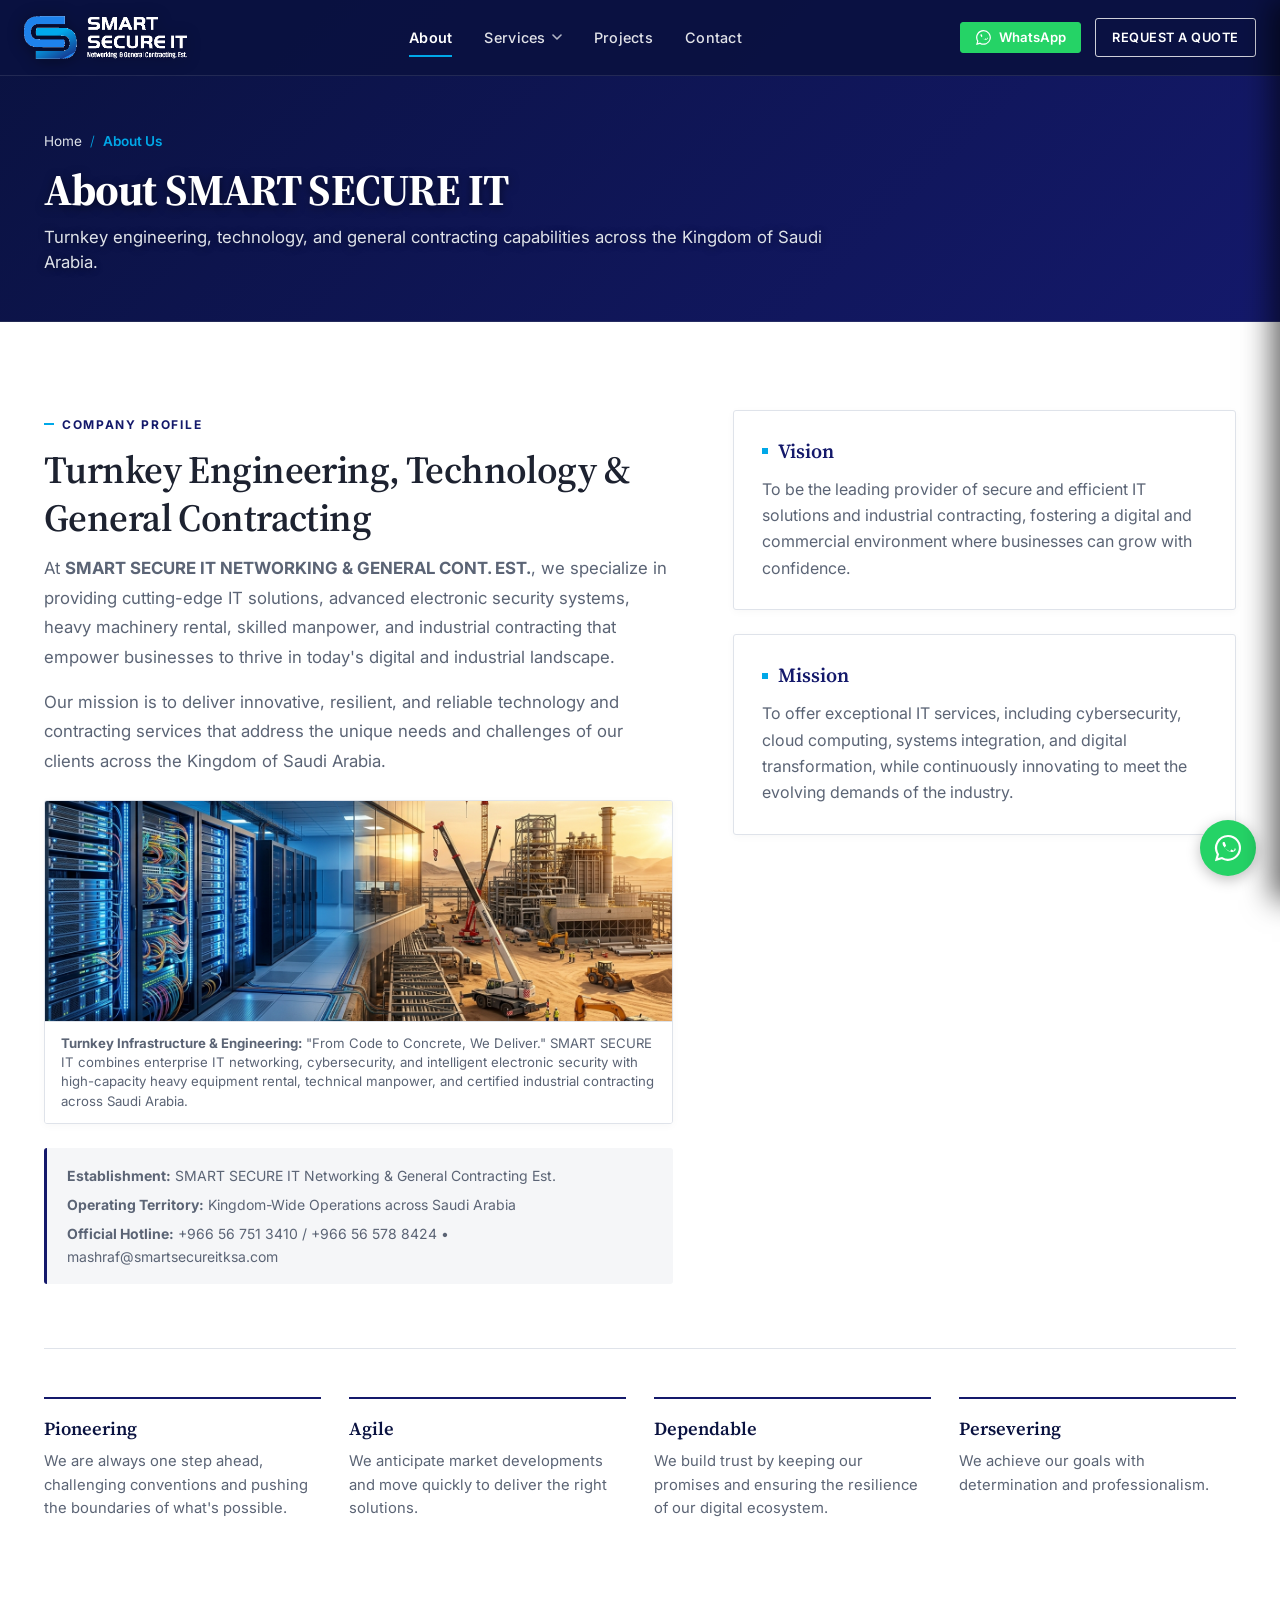
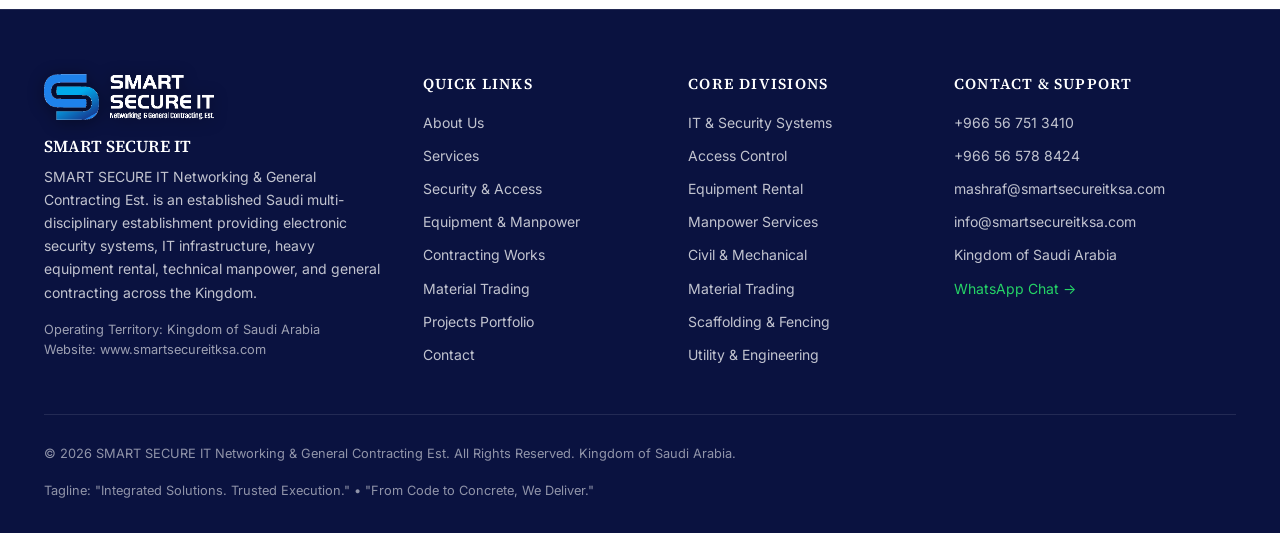
==== commit b0fb5ff1: "Enhance hero video stability, add stats-cta spacing, remove scroll indicator, update contact mailto " ====
--- a/about/index.html
+++ b/about/index.html
@@ -30,7 +30,7 @@
     <link href="https://fonts.googleapis.com/css2?family=Inter:wght@400;500;600;700&family=Source+Serif+4:ital,opsz,wght@0,8..60,600;0,8..60,700;1,8..60,600&display=swap" rel="stylesheet">
 
     <!-- Stylesheet -->
-    <link rel="stylesheet" href="/css/styles.css?v=2.0">
+    <link rel="stylesheet" href="/css/styles.css?v=2.6">
 
 </head>
 <body id="top">
@@ -79,7 +79,7 @@
                                 </a>
                                 <a href="/services/equipment-manpower/" class="dropdown-grid-item" role="menuitem">
                                     <div class="item-icon-wrap">
-                                        <svg viewBox="0 0 24 24" class="item-svg" fill="none" stroke="currentColor" stroke-width="2"><rect x="1" y="3" width="15" height="13"/><polygon points="16 8 20 8 23 11 23 16 16 16 8"/><circle cx="5.5" cy="18.5" r="2.5"/><circle cx="18.5" cy="18.5" r="2.5"/></svg>
+                                        <svg viewBox="0 0 24 24" class="item-svg" fill="none" stroke="currentColor" stroke-width="2"><rect x="1" y="3" width="15" height="13"/><polygon points="16 8 20 8 23 11 23 16 16 16 16 8"/><circle cx="5.5" cy="18.5" r="2.5"/><circle cx="18.5" cy="18.5" r="2.5"/></svg>
                                     </div>
                                     <div class="item-text">
                                         <div class="item-title">Equipment &amp; Manpower</div>
@@ -153,38 +153,38 @@
                 </button>
             </div>
         </div>
-
-        <!-- Mobile Drawer -->
-        <div class="drawer-backdrop" id="drawer-backdrop"></div>
-        <div class="mobile-drawer" id="mobile-drawer" role="dialog" aria-modal="true" aria-label="Mobile Menu">
-            <div class="mobile-drawer-header">
-                <span class="brand-fallback" style="display:block;">SMART SECURE IT</span>
-                <button type="button" class="btn-sm" id="drawer-close-btn" aria-label="Close Menu" style="color:var(--white); font-size:1.5rem; line-height:1;">&times;</button>
-            </div>
-            <a href="https://wa.me/966567513410?text=Hello%20Smart%20Secure%20IT%2C%20I%20would%20like%20to%20enquire%20about%20your%20services" 
-               target="_blank" 
-               rel="noopener" 
-               class="btn btn-whatsapp" 
-               style="width:100%; text-align:center; justify-content:center; gap:8px;"
-               title="Chat on WhatsApp"
-               aria-label="Chat on WhatsApp">
-                Chat on WhatsApp
-            </a>
-            <div class="mobile-nav-links">
-                <a href="/about/" class="nav-link active">About Us</a>
-                <a href="/services/" class="nav-link ">Our Services</a>
-                <a href="/services/security-systems/" class="nav-link">&bull; Security &amp; Access</a>
-                <a href="/services/equipment-manpower/" class="nav-link">&bull; Equipment &amp; Manpower</a>
-                <a href="/services/mechanical-civil/" class="nav-link">&bull; Mechanical &amp; Civil</a>
-                <a href="/services/contracting-works/" class="nav-link">&bull; Scaffolding &amp; Fencing</a>
-                <a href="/services/materials/" class="nav-link">&bull; Material Trading</a>
-                <a href="/services/utility-engineering/" class="nav-link">&bull; Utility &amp; Engineering</a>
-                <a href="/projects/" class="nav-link ">Projects Portfolio</a>
-                <a href="/contact/" class="nav-link ">Contact</a>
-            </div>
-            <a href="/contact/" class="btn btn-primary" style="width:100%; text-align:center;">Request a Quote</a>
-        </div>
     </header>
+
+    <!-- Mobile Navigation Drawer -->
+    <div class="drawer-backdrop" id="drawer-backdrop"></div>
+    <div class="mobile-drawer" id="mobile-drawer" role="dialog" aria-modal="true" aria-label="Mobile Navigation Menu">
+        <div class="mobile-drawer-header">
+            <span class="brand-fallback" style="display:block;">SMART SECURE IT</span>
+            <button type="button" class="btn-sm" id="drawer-close-btn" aria-label="Close Menu" style="color:var(--white); font-size:1.5rem; line-height:1;">&times;</button>
+        </div>
+        <a href="https://wa.me/966567513410?text=Hello%20Smart%20Secure%20IT%2C%20I%20would%20like%20to%20enquire%20about%20your%20services" 
+           target="_blank" 
+           rel="noopener" 
+           class="btn btn-whatsapp" 
+           style="width:100%; text-align:center; justify-content:center; gap:8px;"
+           title="Chat on WhatsApp"
+           aria-label="Chat on WhatsApp">
+            Chat on WhatsApp
+        </a>
+        <div class="mobile-nav-links">
+            <a href="/about/" class="nav-link active">About Us</a>
+            <a href="/services/" class="nav-link ">Our Services</a>
+            <a href="/services/security-systems/" class="nav-link">&bull; Security &amp; Access</a>
+            <a href="/services/equipment-manpower/" class="nav-link">&bull; Equipment &amp; Manpower</a>
+            <a href="/services/mechanical-civil/" class="nav-link">&bull; Mechanical &amp; Civil</a>
+            <a href="/services/contracting-works/" class="nav-link">&bull; Scaffolding &amp; Fencing</a>
+            <a href="/services/materials/" class="nav-link">&bull; Material Trading</a>
+            <a href="/services/utility-engineering/" class="nav-link">&bull; Utility &amp; Engineering</a>
+            <a href="/projects/" class="nav-link ">Projects Portfolio</a>
+            <a href="/contact/" class="nav-link ">Contact</a>
+        </div>
+        <a href="/contact/" class="btn btn-primary" style="width:100%; text-align:center;">Request a Quote</a>
+    </div>
 
     <!-- Title Banner -->
     <section class="page-title-banner">
@@ -222,7 +222,7 @@
                         <div class="about-meta-box">
                             <span><strong>Establishment:</strong> SMART SECURE IT Networking &amp; General Contracting Est.</span>
                             <span><strong>Operating Territory:</strong> Kingdom-Wide Operations across Saudi Arabia</span>
-                            <span><strong>Official Hotline:</strong> <a href="tel:+966567513410" style="color:inherit;">+966 56 751 3410</a> / <a href="tel:+966565788424" style="color:inherit;">+966 56 578 8424</a> &bull; info@smartsecureitksa.com</span>
+                            <span><strong>Official Hotline:</strong> <a href="tel:+966567513410" style="color:inherit;">+966 56 751 3410</a> / <a href="tel:+966565788424" style="color:inherit;">+966 56 578 8424</a> &bull; <a href="mailto:mashraf@smartsecureitksa.com" style="color:inherit;">mashraf@smartsecureitksa.com</a></span>
                         </div>
                     </div>
 
@@ -313,6 +313,7 @@
                     <div class="footer-nav-list">
                         <a href="tel:+966567513410" class="footer-nav-link" style="direction: ltr; display: inline-block;">+966 56 751 3410</a>
                         <a href="tel:+966565788424" class="footer-nav-link" style="direction: ltr; display: inline-block;">+966 56 578 8424</a>
+                        <a href="mailto:mashraf@smartsecureitksa.com" class="footer-nav-link">mashraf@smartsecureitksa.com</a>
                         <a href="mailto:info@smartsecureitksa.com" class="footer-nav-link">info@smartsecureitksa.com</a>
                         <span class="footer-nav-link">Kingdom of Saudi Arabia</span>
                         <a href="https://wa.me/966567513410?text=Hello%20Smart%20Secure%20IT%2C%20I%20would%20like%20to%20enquire%20about%20your%20services" target="_blank" rel="noopener" class="footer-nav-link" style="color:var(--wa-green);" title="Chat on WhatsApp">WhatsApp Chat &rarr;</a>
@@ -392,6 +393,6 @@
     </div>
 
     <!-- Scripts (Deferred Execution) -->
-    <script src="/js/main.js?v=2.0" defer></script>
+    <script src="/js/main.js?v=2.5" defer></script>
 </body>
 </html>
--- a/css/styles.css
+++ b/css/styles.css
@@ -31,6 +31,7 @@
   --header-height: 76px;
   --transition: 0.22s ease-in-out;
   --container-max: 1240px;
+  --section-padding: 88px;
 }
 
 /* --------------------------------------------------
@@ -287,11 +288,9 @@
   position: fixed;
   top: 0;
   inset-inline: 0;
-  z-index: 1000;
+  z-index: 2000;
   height: var(--header-height);
-  background-color: rgba(10, 18, 64, 0.4);
-  backdrop-filter: blur(8px);
-  -webkit-backdrop-filter: blur(8px);
+  background-color: rgba(10, 18, 64, 0.92);
   border-bottom: 1px solid rgba(255, 255, 255, 0.1);
   transition: background-color var(--transition), border-color var(--transition);
 }
@@ -433,12 +432,12 @@
   transform: translateX(-50%) translateY(8px);
   width: 620px;
   max-width: 90vw;
-  background: rgba(10, 18, 64, 0.97);
+  background: var(--navy-900);
   backdrop-filter: blur(20px);
   -webkit-backdrop-filter: blur(20px);
-  border: 1px solid rgba(255, 255, 255, 0.14);
+  border: 1px solid rgba(255, 255, 255, 0.16);
   border-radius: 8px;
-  box-shadow: 0 20px 48px -6px rgba(0, 0, 0, 0.65), 0 0 0 1px rgba(255, 255, 255, 0.06);
+  box-shadow: 0 24px 60px -6px rgba(0, 0, 0, 0.85), 0 0 0 1px rgba(255, 255, 255, 0.08);
   padding: 16px;
   opacity: 0;
   visibility: hidden;
@@ -446,7 +445,7 @@
   transition: opacity 0.22s cubic-bezier(0.16, 1, 0.3, 1),
               transform 0.22s cubic-bezier(0.16, 1, 0.3, 1),
               visibility 0.22s;
-  z-index: 1010;
+  z-index: 2100;
 }
 
 .nav-item-dropdown:hover .nav-dropdown-menu,
@@ -650,18 +649,24 @@
 /* Mobile Drawer */
 .mobile-drawer {
   position: fixed;
-  inset-block: 0;
-  inset-inline-end: 0;
-  width: min(80vw, 340px);
+  top: 0;
+  bottom: 0;
+  right: 0;
+  width: min(85vw, 340px);
+  height: 100%;
+  height: 100dvh;
   background-color: var(--navy-900);
-  z-index: 1050;
-  padding: 32px 24px;
+  background: #0A1240;
+  z-index: 3000;
+  padding: 24px 20px 32px;
   display: flex;
   flex-direction: column;
-  gap: 24px;
+  gap: 16px;
   transform: translateX(100%);
-  transition: transform 0.25s ease;
-  box-shadow: -4px 0 20px rgba(0, 0, 0, 0.4);
+  transition: transform 0.28s cubic-bezier(0.16, 1, 0.3, 1);
+  box-shadow: -8px 0 28px rgba(0, 0, 0, 0.6);
+  overflow-y: auto;
+  -webkit-overflow-scrolling: touch;
 }
 
 .mobile-drawer.open {
@@ -672,29 +677,78 @@
   display: flex;
   align-items: center;
   justify-content: space-between;
-  padding-bottom: 16px;
-  border-bottom: var(--border-navy);
+  padding-bottom: 14px;
+  border-bottom: 1px solid rgba(255, 255, 255, 0.12);
+}
+
+.mobile-drawer-header .brand-fallback {
+  color: var(--white);
+  font-family: var(--font-serif);
+  font-weight: 700;
+  font-size: 1.1rem;
+  letter-spacing: 0.04em;
+  display: block;
+}
+
+#drawer-close-btn {
+  background: transparent;
+  border: none;
+  color: var(--white);
+  font-size: 1.75rem;
+  line-height: 1;
+  width: 36px;
+  height: 36px;
+  display: inline-flex;
+  align-items: center;
+  justify-content: center;
+  cursor: pointer;
+  border-radius: var(--radius-sm);
+  transition: background-color var(--transition), color var(--transition);
+}
+
+#drawer-close-btn:hover,
+#drawer-close-btn:focus-visible {
+  background-color: rgba(255, 255, 255, 0.12);
+  color: var(--blue-500);
 }
 
 .mobile-nav-links {
   display: flex;
   flex-direction: column;
-  gap: 18px;
+  gap: 6px;
 }
 
 .mobile-nav-links .nav-link {
-  font-size: 1.05rem;
-  padding-block: 4px;
+  font-size: 0.98rem;
+  padding: 8px 12px;
+  border-radius: var(--radius-sm);
+  color: var(--grey-100);
+  transition: background-color var(--transition), color var(--transition);
+  display: block;
+}
+
+.mobile-nav-links .nav-link:hover,
+.mobile-nav-links .nav-link.active {
+  color: var(--blue-500);
+  background-color: rgba(0, 168, 232, 0.12);
 }
 
 .drawer-backdrop {
   position: fixed;
-  inset: 0;
-  background-color: rgba(0, 0, 0, 0.6);
-  z-index: 1040;
+  top: 0;
+  left: 0;
+  right: 0;
+  bottom: 0;
+  width: 100%;
+  height: 100%;
+  height: 100dvh;
+  background-color: rgba(5, 10, 30, 0.72);
+  backdrop-filter: blur(4px);
+  -webkit-backdrop-filter: blur(4px);
+  z-index: 2990;
   opacity: 0;
   pointer-events: none;
-  transition: opacity 0.25s ease;
+  transition: opacity 0.28s ease;
 }
 
 .drawer-backdrop.open {
@@ -720,6 +774,9 @@
   z-index: 1;
   overflow: hidden;
   pointer-events: none;
+  /* Create an isolated stacking context so the video compositor layer
+     does not interfere with parent backdrop-filter elements */
+  isolation: isolate;
 }
 
 .bg-video {
@@ -728,6 +785,12 @@
   object-fit: cover;
   object-position: center;
   display: block;
+  /* GPU compositor layer — prevents repaint jitter */
+  transform: translateZ(0);
+  -webkit-transform: translateZ(0);
+  backface-visibility: hidden;
+  -webkit-backface-visibility: hidden;
+  will-change: transform;
 }
 
 .video-overlay {
@@ -810,47 +873,11 @@
   flex-wrap: wrap;
 }
 
-.hero-scroll-indicator {
-  position: absolute;
-  bottom: 28px;
-  inset-inline-start: 50%;
-  transform: translateX(-50%);
-  z-index: 3;
-  display: flex;
-  flex-direction: column;
-  align-items: center;
-  gap: 8px;
-  color: rgba(255, 255, 255, 0.7);
-  font-size: 0.75rem;
-  letter-spacing: 0.1em;
-  text-transform: uppercase;
-}
-
-.scroll-mouse {
-  width: 22px;
-  height: 36px;
-  border: 2px solid rgba(255, 255, 255, 0.6);
-  border-radius: 12px;
-  position: relative;
-}
-
-.scroll-mouse::after {
-  content: "";
-  position: absolute;
-  top: 6px;
-  left: 50%;
-  transform: translateX(-50%);
-  width: 3px;
-  height: 6px;
-  background-color: var(--blue-500);
-  border-radius: 2px;
-}
-
 /* --------------------------------------------------
    8. SECTION 3: ABOUT US & VALUES
    -------------------------------------------------- */
 .section {
-  padding-block: 88px;
+  padding-block: var(--section-padding);
 }
 
 .section-bg-grey {
@@ -2051,6 +2078,10 @@
   text-align: center;
 }
 
+.stats-section + .cta-section {
+  margin-top: var(--section-padding);
+}
+
 .cta-content {
   max-width: 760px;
   margin-inline: auto;
@@ -2360,9 +2391,15 @@
   }
 }
 
+@media (max-width: 768px) {
+  :root {
+    --section-padding: 56px;
+  }
+}
+
 @media (max-width: 600px) {
   .section {
-    padding-block: 56px;
+    padding-block: var(--section-padding);
   }
   .services-grid,
   .values-grid,
@@ -2670,7 +2707,34 @@
   color: var(--white);
   padding: 130px 0 45px;
   position: relative;
+  overflow: hidden;
   border-bottom: 1px solid rgba(255, 255, 255, 0.1);
+  z-index: 1;
+}
+
+.page-banner-video {
+  position: absolute;
+  inset: 0;
+  width: 100%;
+  height: 100%;
+  object-fit: cover;
+  object-position: center;
+  z-index: 1;
+  pointer-events: none;
+  display: block;
+}
+
+.page-banner-overlay {
+  position: absolute;
+  inset: 0;
+  z-index: 2;
+  pointer-events: none;
+  background: linear-gradient(135deg, rgba(10, 18, 64, 0.88) 0%, rgba(10, 18, 64, 0.78) 50%, rgba(10, 18, 64, 0.92) 100%);
+}
+
+.page-title-banner .container {
+  position: relative;
+  z-index: 3;
 }
 
 .breadcrumb-nav {
@@ -2722,14 +2786,27 @@
   font-weight: 700;
   margin-bottom: 8px;
   line-height: 1.2;
+  text-shadow: 0 2px 10px rgba(0, 0, 0, 0.55);
 }
 
 .page-banner-intro {
-  color: var(--grey-300);
+  color: var(--grey-200);
   font-size: 1.05rem;
   max-width: 800px;
   margin: 0;
   line-height: 1.5;
+  text-shadow: 0 1px 8px rgba(0, 0, 0, 0.45);
+}
+
+@media (max-width: 640px), (prefers-reduced-motion: reduce) {
+  .page-banner-video {
+    display: none !important;
+  }
+  .page-title-banner {
+    background-size: cover;
+    background-position: center;
+    background-repeat: no-repeat;
+  }
 }
 
 /* --------------------------------------------------
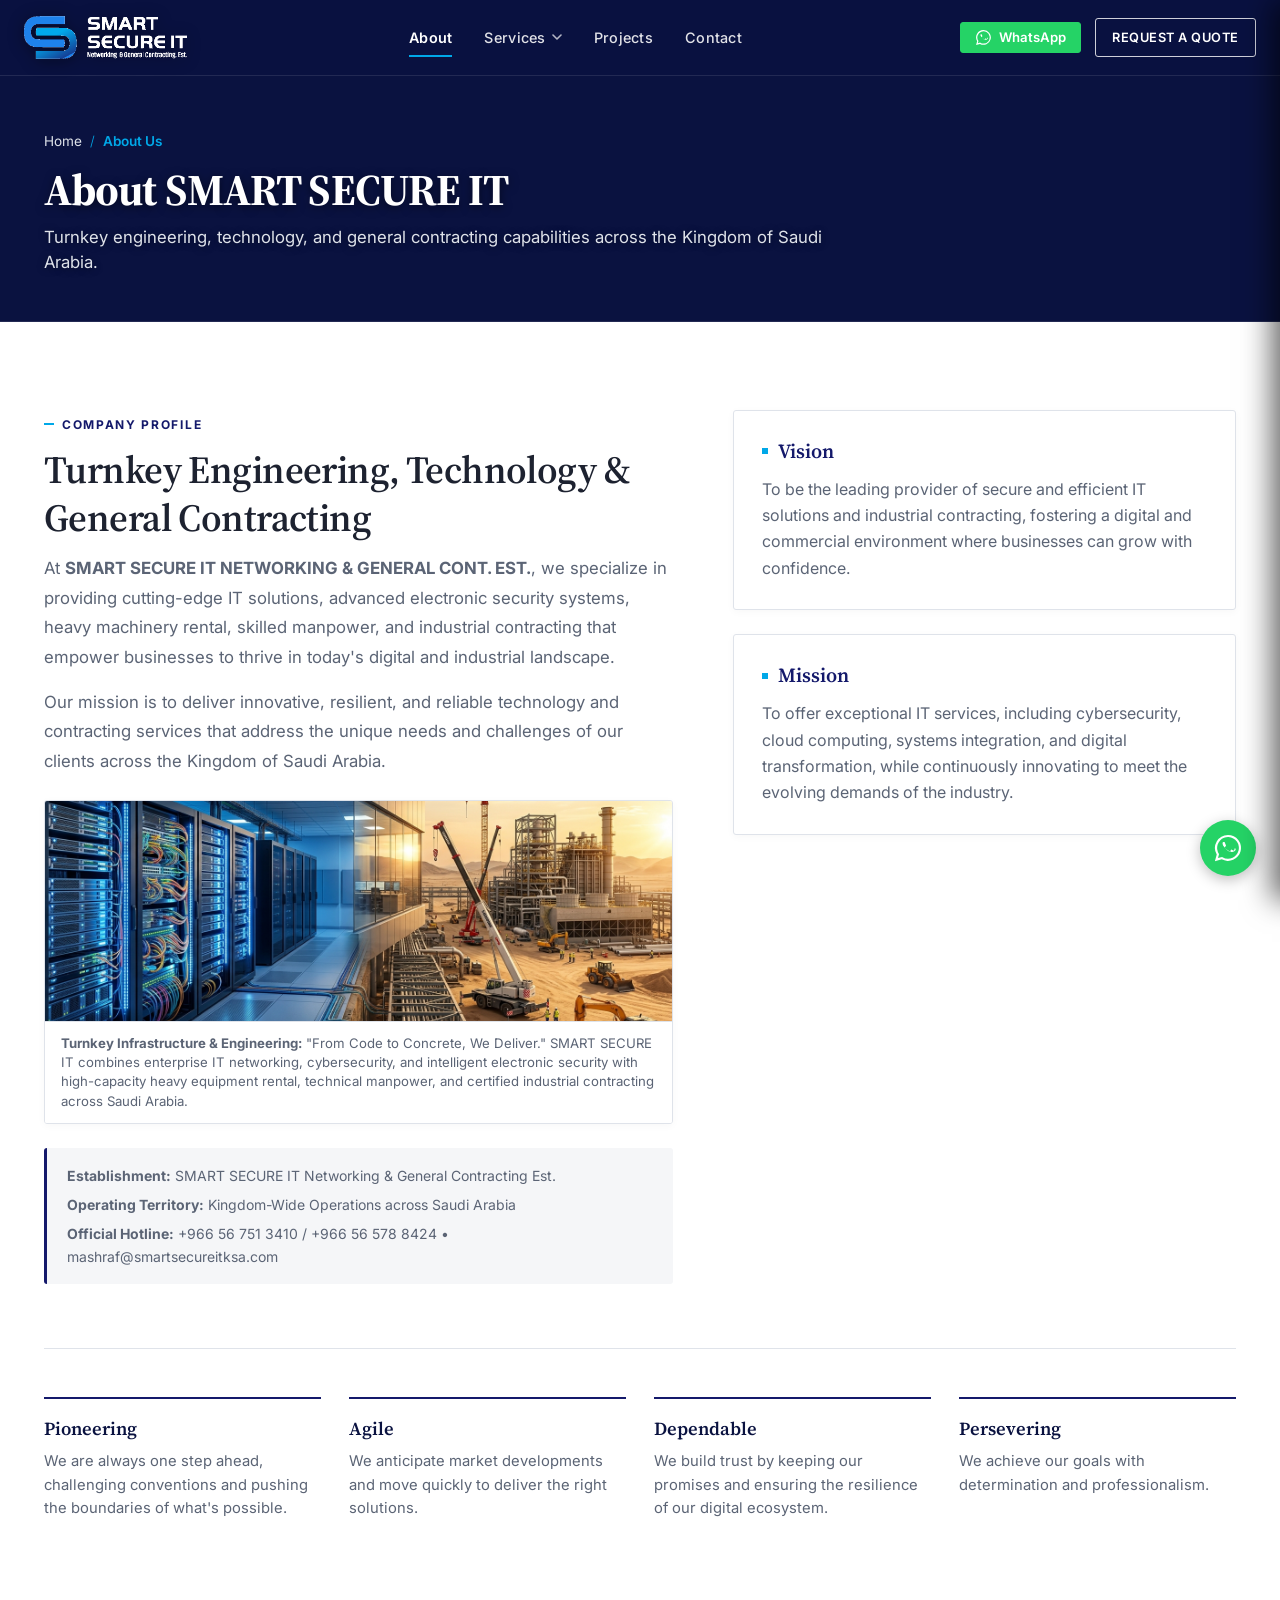
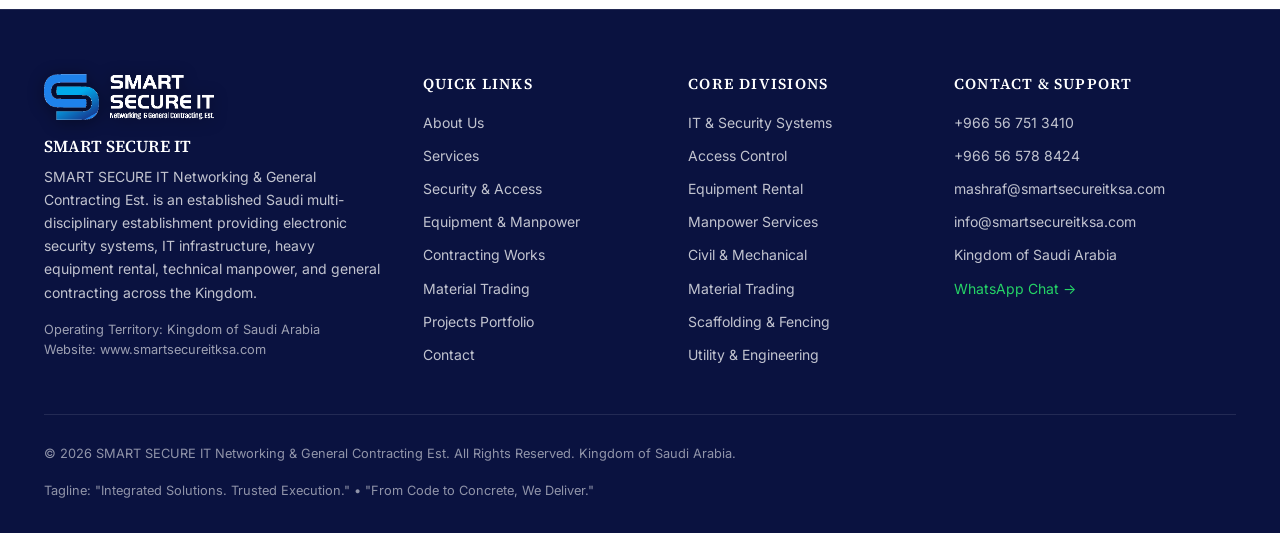
==== commit d738022a: "Enable mobile banner videos on services pages with 480p clips and poster fallback" ====
--- a/about/index.html
+++ b/about/index.html
@@ -30,7 +30,7 @@
     <link href="https://fonts.googleapis.com/css2?family=Inter:wght@400;500;600;700&family=Source+Serif+4:ital,opsz,wght@0,8..60,600;0,8..60,700;1,8..60,600&display=swap" rel="stylesheet">
 
     <!-- Stylesheet -->
-    <link rel="stylesheet" href="/css/styles.css?v=2.6">
+    <link rel="stylesheet" href="/css/styles.css?v=2.8">
 
 </head>
 <body id="top">
@@ -393,6 +393,6 @@
     </div>
 
     <!-- Scripts (Deferred Execution) -->
-    <script src="/js/main.js?v=2.5" defer></script>
+    <script src="/js/main.js?v=2.7" defer></script>
 </body>
 </html>
--- a/css/styles.css
+++ b/css/styles.css
@@ -2703,7 +2703,10 @@
    23. INNER PAGE TITLE BANNER & BREADCRUMBS
    -------------------------------------------------- */
 .page-title-banner {
-  background: linear-gradient(135deg, var(--navy-900) 0%, var(--navy-700) 100%);
+  background-color: var(--navy-900);
+  background-size: cover;
+  background-position: center;
+  background-repeat: no-repeat;
   color: var(--white);
   padding: 130px 0 45px;
   position: relative;
@@ -2711,6 +2714,14 @@
   border-bottom: 1px solid rgba(255, 255, 255, 0.1);
   z-index: 1;
 }
+
+.page-title-banner.contracting-banner-bg { background-image: url('/assets/img/contracting-banner-poster.jpg'); }
+.page-title-banner.equipment-banner-bg { background-image: url('/assets/img/equipment-banner-poster.jpg'); }
+.page-title-banner.materials-banner-bg { background-image: url('/assets/img/materials-banner-poster.jpg'); }
+.page-title-banner.mechanical-banner-bg { background-image: url('/assets/img/mechanical-banner-poster.jpg'); }
+.page-title-banner.security-banner-bg { background-image: url('/assets/img/security-banner-poster.jpg'); }
+.page-title-banner.services-banner-bg { background-image: url('/assets/img/services-banner-poster.jpg'); }
+.page-title-banner.utility-banner-bg { background-image: url('/assets/img/utility-banner-poster.jpg'); }
 
 .page-banner-video {
   position: absolute;
@@ -2719,22 +2730,25 @@
   height: 100%;
   object-fit: cover;
   object-position: center;
-  z-index: 1;
+  z-index: 0;
   pointer-events: none;
   display: block;
+  transform: translateZ(0);
+  -webkit-transform: translateZ(0);
+  will-change: transform;
 }
 
 .page-banner-overlay {
   position: absolute;
   inset: 0;
-  z-index: 2;
+  z-index: 1;
   pointer-events: none;
-  background: linear-gradient(135deg, rgba(10, 18, 64, 0.88) 0%, rgba(10, 18, 64, 0.78) 50%, rgba(10, 18, 64, 0.92) 100%);
+  background: linear-gradient(135deg, rgba(10, 18, 64, 0.75) 0%, rgba(10, 18, 64, 0.65) 50%, rgba(10, 18, 64, 0.80) 100%);
 }
 
 .page-title-banner .container {
   position: relative;
-  z-index: 3;
+  z-index: 2;
 }
 
 .breadcrumb-nav {
@@ -2798,14 +2812,9 @@
   text-shadow: 0 1px 8px rgba(0, 0, 0, 0.45);
 }
 
-@media (max-width: 640px), (prefers-reduced-motion: reduce) {
+@media (prefers-reduced-motion: reduce) {
   .page-banner-video {
     display: none !important;
-  }
-  .page-title-banner {
-    background-size: cover;
-    background-position: center;
-    background-repeat: no-repeat;
   }
 }
 
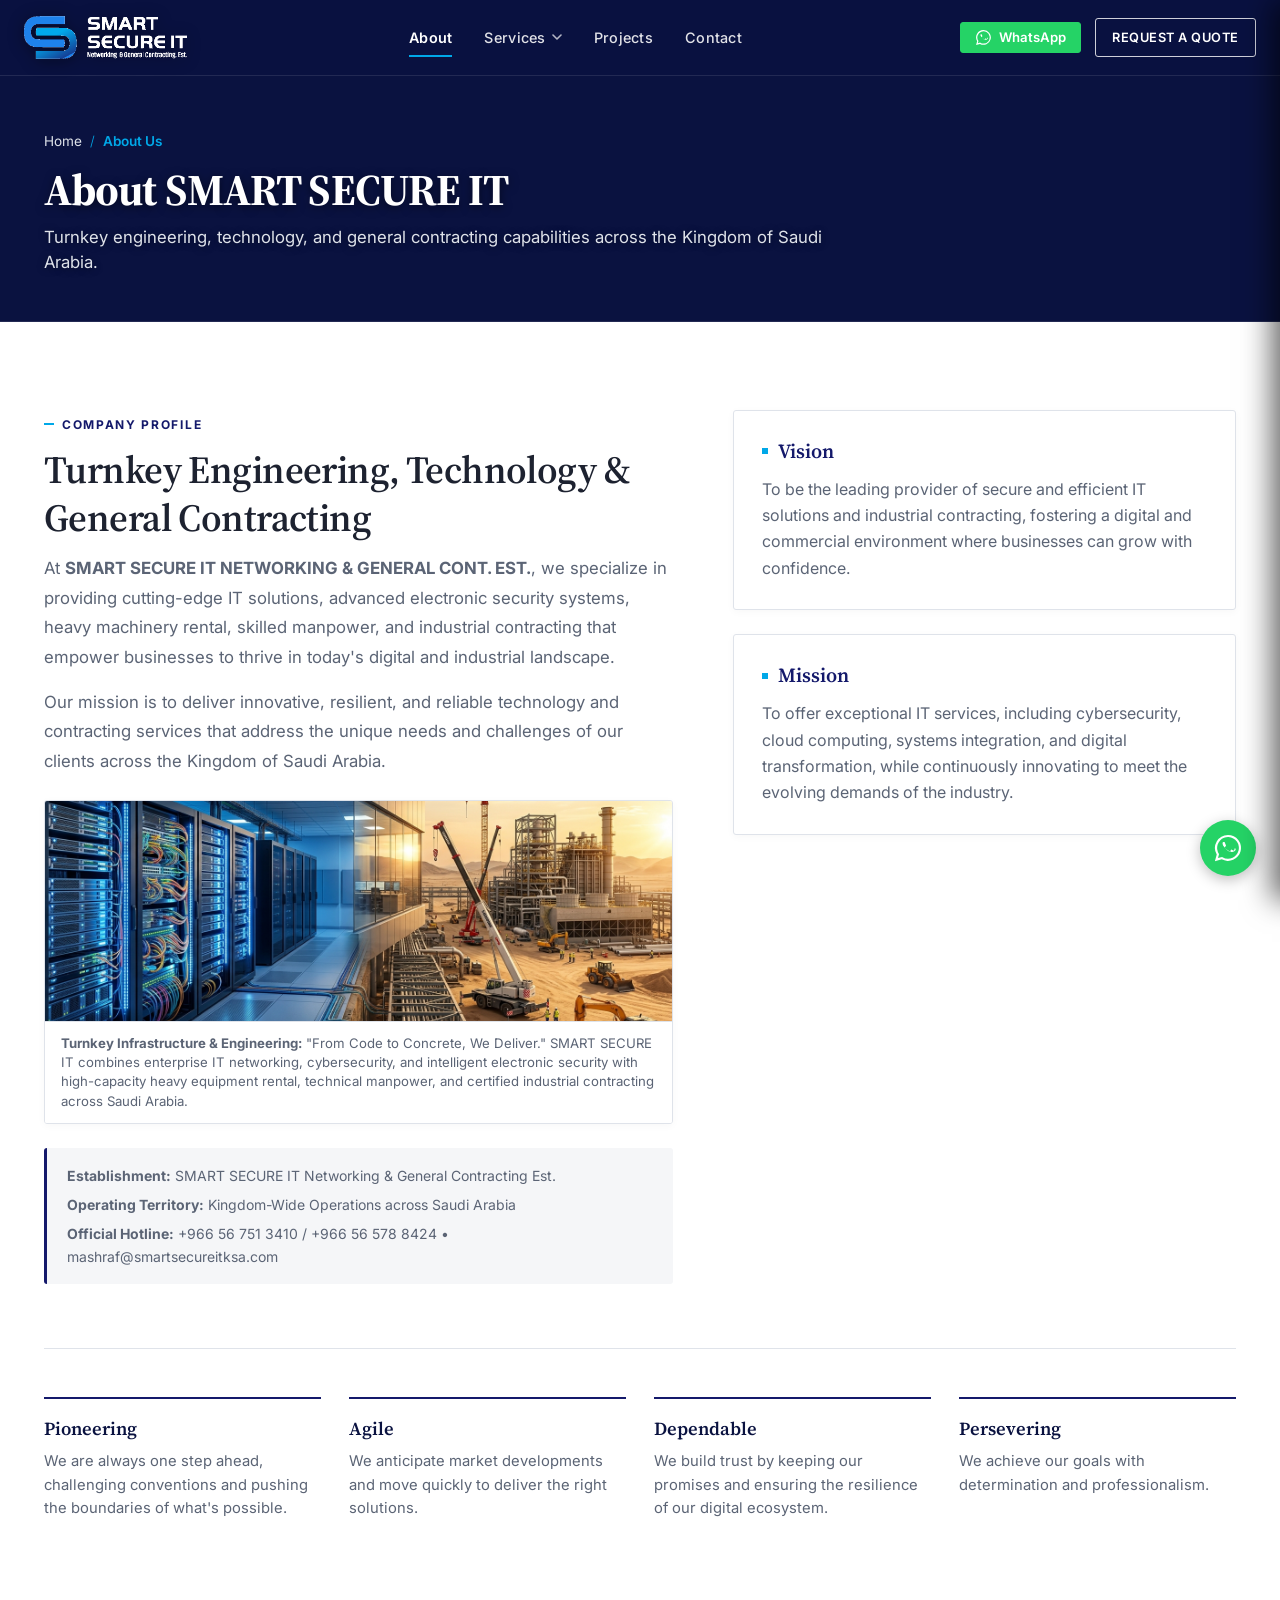
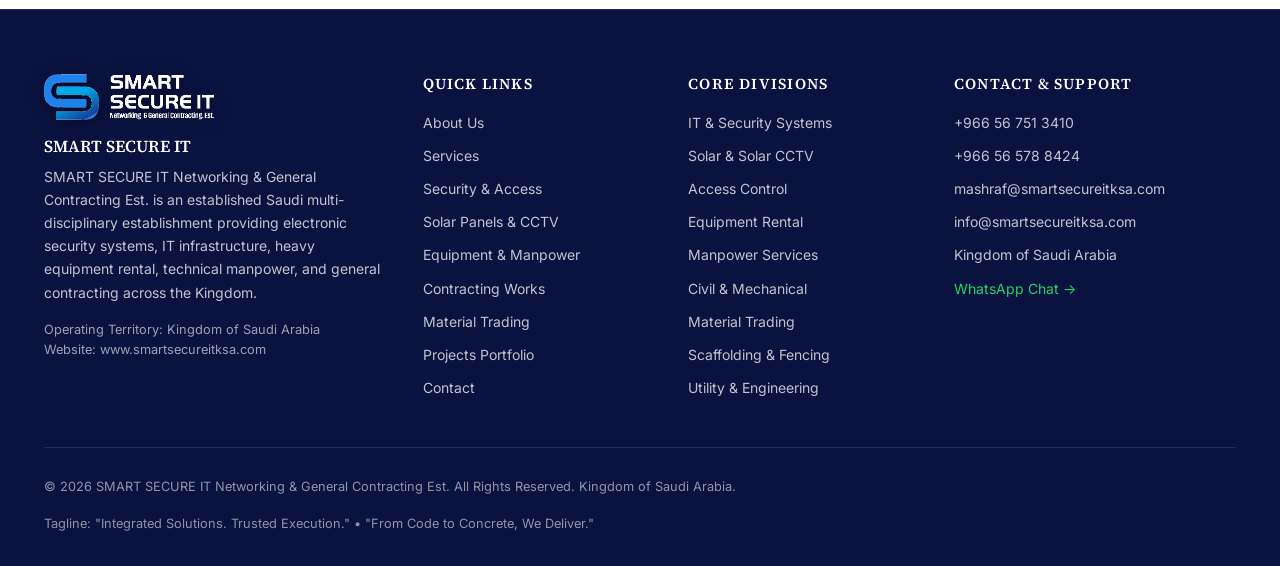
==== commit 06ab5c9e: "feat: add solar panels & solar CCTV service page with video banner and security hardening" ====
--- a/about/index.html
+++ b/about/index.html
@@ -77,6 +77,15 @@
                                         <div class="item-sub">CCTV, biometrics &amp; barrier systems</div>
                                     </div>
                                 </a>
+                                <a href="/services/solar-systems/" class="dropdown-grid-item" role="menuitem">
+                                    <div class="item-icon-wrap">
+                                        <svg viewBox="0 0 24 24" class="item-svg" fill="none" stroke="currentColor" stroke-width="2"><circle cx="12" cy="12" r="5"/><line x1="12" y1="1" x2="12" y2="3"/><line x1="12" y1="21" x2="12" y2="23"/><line x1="4.22" y1="4.22" x2="5.64" y2="5.64"/><line x1="18.36" y1="18.36" x2="19.78" y2="19.78"/><line x1="1" y1="12" x2="3" y2="12"/><line x1="21" y1="12" x2="23" y2="12"/><line x1="4.22" y1="19.78" x2="5.64" y2="18.36"/><line x1="18.36" y1="5.64" x2="19.78" y2="4.22"/></svg>
+                                    </div>
+                                    <div class="item-text">
+                                        <div class="item-title">Solar &amp; Solar CCTV</div>
+                                        <div class="item-sub">PV panels &amp; off-grid surveillance</div>
+                                    </div>
+                                </a>
                                 <a href="/services/equipment-manpower/" class="dropdown-grid-item" role="menuitem">
                                     <div class="item-icon-wrap">
                                         <svg viewBox="0 0 24 24" class="item-svg" fill="none" stroke="currentColor" stroke-width="2"><rect x="1" y="3" width="15" height="13"/><polygon points="16 8 20 8 23 11 23 16 16 16 16 8"/><circle cx="5.5" cy="18.5" r="2.5"/><circle cx="18.5" cy="18.5" r="2.5"/></svg>
@@ -175,6 +184,7 @@
             <a href="/about/" class="nav-link active">About Us</a>
             <a href="/services/" class="nav-link ">Our Services</a>
             <a href="/services/security-systems/" class="nav-link">&bull; Security &amp; Access</a>
+            <a href="/services/solar-systems/" class="nav-link">&bull; Solar Panels &amp; CCTV</a>
             <a href="/services/equipment-manpower/" class="nav-link">&bull; Equipment &amp; Manpower</a>
             <a href="/services/mechanical-civil/" class="nav-link">&bull; Mechanical &amp; Civil</a>
             <a href="/services/contracting-works/" class="nav-link">&bull; Scaffolding &amp; Fencing</a>
@@ -284,6 +294,7 @@
                         <a href="/about/" class="footer-nav-link">About Us</a>
                         <a href="/services/" class="footer-nav-link">Services</a>
                         <a href="/services/security-systems/" class="footer-nav-link">Security &amp; Access</a>
+                        <a href="/services/solar-systems/" class="footer-nav-link">Solar Panels &amp; CCTV</a>
                         <a href="/services/equipment-manpower/" class="footer-nav-link">Equipment &amp; Manpower</a>
                         <a href="/services/mechanical-civil/" class="footer-nav-link">Contracting Works</a>
                         <a href="/services/materials/" class="footer-nav-link">Material Trading</a>
@@ -297,6 +308,7 @@
                     <h5 class="footer-col-title">Core Divisions</h5>
                     <div class="footer-nav-list">
                         <a href="/services/security-systems/" class="footer-nav-link">IT &amp; Security Systems</a>
+                        <a href="/services/solar-systems/" class="footer-nav-link">Solar &amp; Solar CCTV</a>
                         <a href="/services/security-systems/" class="footer-nav-link">Access Control</a>
                         <a href="/services/equipment-manpower/" class="footer-nav-link">Equipment Rental</a>
                         <a href="/services/equipment-manpower/" class="footer-nav-link">Manpower Services</a>
--- a/css/styles.css
+++ b/css/styles.css
@@ -2721,6 +2721,7 @@
 .page-title-banner.mechanical-banner-bg { background-image: url('/assets/img/mechanical-banner-poster.jpg'); }
 .page-title-banner.security-banner-bg { background-image: url('/assets/img/security-banner-poster.jpg'); }
 .page-title-banner.services-banner-bg { background-image: url('/assets/img/services-banner-poster.jpg'); }
+.page-title-banner.solar-banner-bg { background-image: url('/assets/img/solar-banner-poster.jpg'); }
 .page-title-banner.utility-banner-bg { background-image: url('/assets/img/utility-banner-poster.jpg'); }
 
 .page-banner-video {
